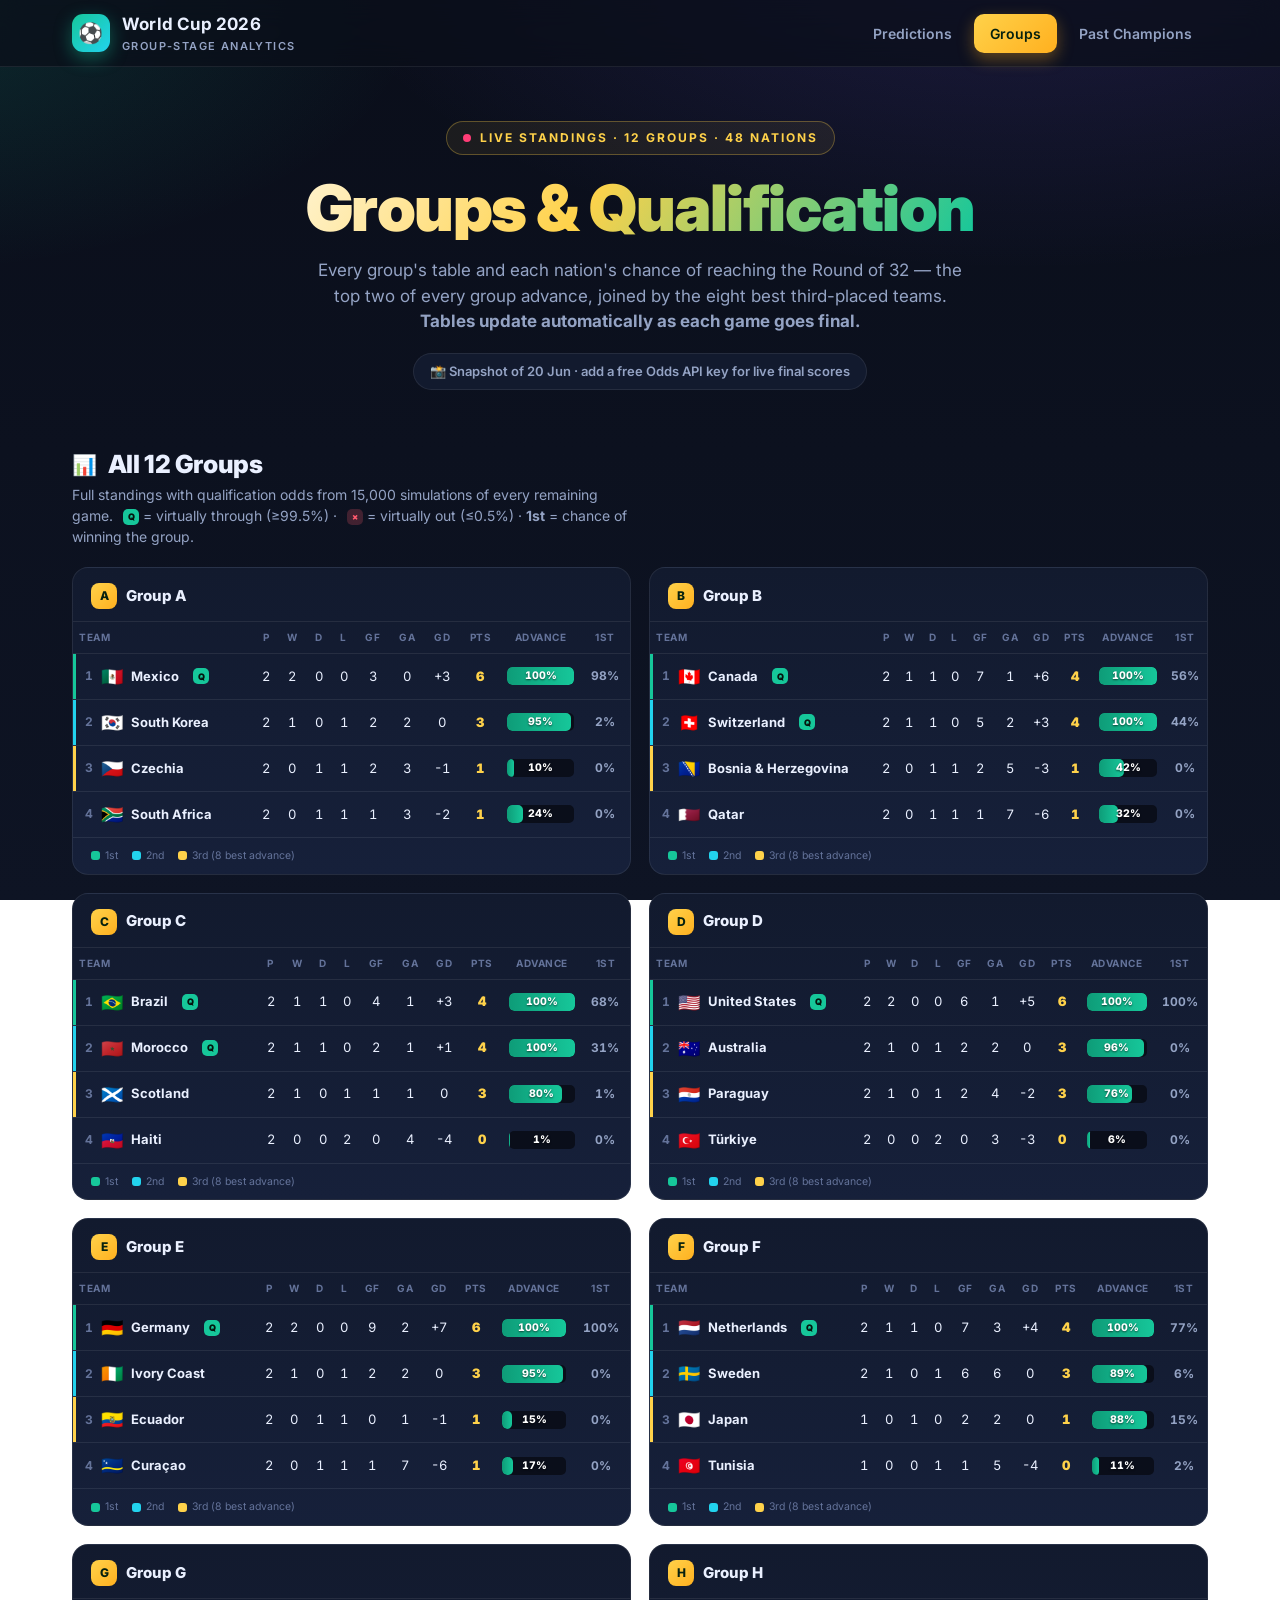
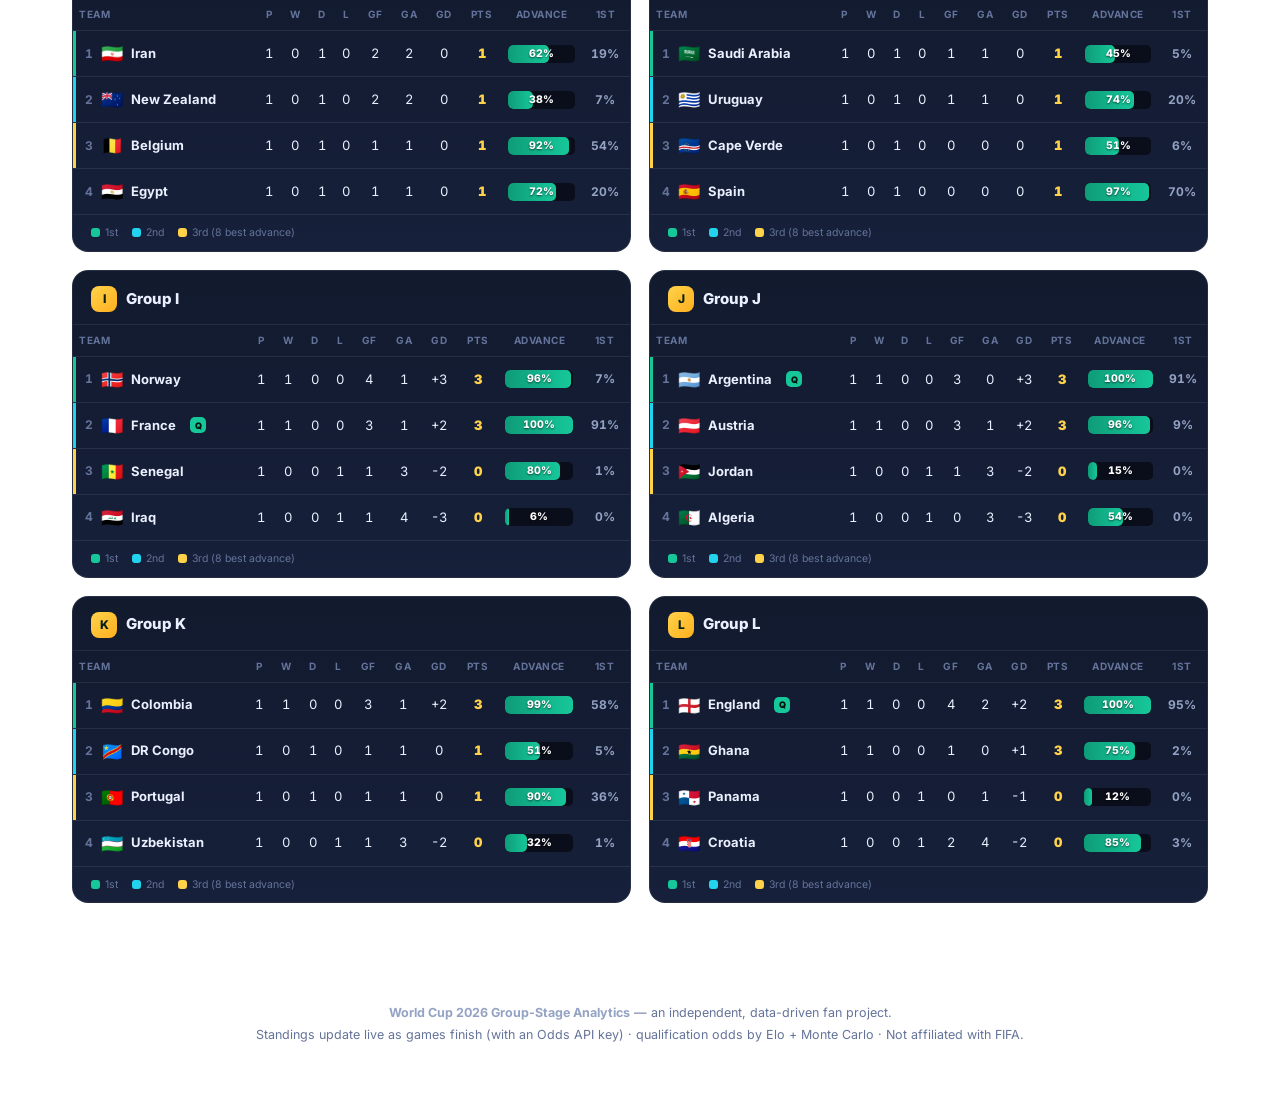
==== groups.html @ 3089bcd3 "Add dedicated Groups page + live-updating standings - New groups.html: full standings (P/W/D/L/GF/GA" ====
<!DOCTYPE html>
<html lang="en">
<head>
<meta charset="UTF-8">
<meta name="viewport" content="width=device-width, initial-scale=1.0">
<title>World Cup 2026 · Groups &amp; Standings</title>
<meta name="description" content="Live 2026 FIFA World Cup group standings and qualification probabilities — all 12 groups, updated as each game finishes.">
<link rel="preconnect" href="https://fonts.googleapis.com">
<link rel="preconnect" href="https://fonts.gstatic.com" crossorigin>
<link href="https://fonts.googleapis.com/css2?family=Inter:wght@400;600;700;800;900&display=swap" rel="stylesheet">
<link rel="icon" href="data:image/svg+xml,<svg xmlns='http://www.w3.org/2000/svg' viewBox='0 0 100 100'><text y='.9em' font-size='90'>🏆</text></svg>">
<link rel="stylesheet" href="css/styles.css?v=2">
</head>
<body>
<div class="pitch-pattern"></div>

<!-- NAV -->
<nav class="nav">
  <div class="wrap nav-inner">
    <a href="index.html" class="brand">
      <span class="crest">⚽</span>
      <div><b>World Cup 2026</b><span>Group-Stage Analytics</span></div>
    </a>
    <div class="nav-links">
      <a href="index.html">Predictions</a>
      <a href="groups.html" class="active">Groups</a>
      <a href="history.html"><span class="hide-sm">Past </span>Champions</a>
    </div>
  </div>
</nav>

<!-- HERO -->
<header class="hero">
  <div class="wrap">
    <div class="kicker"><span class="live-dot"></span> Live Standings · 12 Groups · 48 Nations</div>
    <h1>Groups &amp; Qualification</h1>
    <p class="sub">Every group's table and each nation's chance of reaching the Round of 32 — the top two of every group advance, joined by the eight best third-placed teams. <b>Tables update automatically as each game goes final.</b></p>
    <div class="host-row" id="groups-live" style="margin-top:18px"></div>
  </div>
</header>

<!-- GROUPS -->
<section>
  <div class="wrap">
    <div class="sec-head">
      <div>
        <h2><span class="tag">📊</span> All 12 Groups</h2>
        <p>Full standings with qualification odds from 15,000 simulations of every remaining game. <span class="qtag in" style="vertical-align:middle">Q</span> = virtually through (≥99.5%) · <span class="qtag out" style="vertical-align:middle">×</span> = virtually out (≤0.5%) · <b>1st</b> = chance of winning the group.</p>
      </div>
    </div>
    <div class="loading" id="groups-loading"><span class="spinner"></span> Simulating 15,000 tournaments…</div>
    <div class="groups-full" id="groups-full"></div>
  </div>
</section>

<footer>
  <div class="wrap">
    <p><b>World Cup 2026 Group-Stage Analytics</b> — an independent, data-driven fan project.<br>
    Standings update live as games finish (with an Odds API key) · qualification odds by Elo + Monte Carlo · Not affiliated with FIFA.</p>
  </div>
</footer>

<script src="js/data.js"></script>
<script src="js/model.js"></script>
<script src="js/config.js"></script>
<script src="js/odds-live.js"></script>
<script src="js/standings.js"></script>
<script src="js/groups-page.js"></script>
</body>
</html>
---- css/styles.css ----
/* =====================================================================
   2026 WORLD CUP ANALYTICS — STYLES
   ===================================================================== */
:root{
  --bg:#0a0e1a;
  --bg-2:#0e1424;
  --panel:#121a2e;
  --panel-2:#16203a;
  --line:rgba(255,255,255,.08);
  --line-strong:rgba(255,255,255,.16);
  --text:#eaf0ff;
  --muted:#94a3c4;
  --faint:#64739a;
  --gold:#ffd24a;
  --gold-2:#ffb01f;
  --green:#16c79a;
  --green-d:#0e9c78;
  --magenta:#ff3d77;
  --purple:#7b5cff;
  --cyan:#22d3ee;
  --red:#ff5a6e;
  --win:#16c79a;
  --draw:#f0b429;
  --loss:#5b6b95;
  --radius:16px;
  --shadow:0 18px 50px rgba(0,0,0,.45);
  --maxw:1180px;
  font-synthesis:none;
}

*{box-sizing:border-box;margin:0;padding:0}
html{scroll-behavior:smooth}
body{
  background:
    radial-gradient(1200px 600px at 80% -10%, rgba(123,92,255,.18), transparent 60%),
    radial-gradient(1000px 500px at -10% 0%, rgba(22,199,154,.16), transparent 55%),
    linear-gradient(180deg,var(--bg) 0%, var(--bg-2) 100%);
  background-attachment:fixed;
  color:var(--text);
  font-family:"Inter",-apple-system,BlinkMacSystemFont,"Segoe UI",Roboto,Helvetica,Arial,sans-serif;
  line-height:1.5;
  -webkit-font-smoothing:antialiased;
  min-height:100vh;
}
a{color:inherit;text-decoration:none}
.wrap{max-width:var(--maxw);margin:0 auto;padding:0 22px}

/* ---------- decorative pitch stripe pattern ---------- */
.pitch-pattern{
  position:fixed;inset:0;z-index:0;pointer-events:none;opacity:.5;
  background-image:repeating-linear-gradient(90deg,
    transparent 0 78px, rgba(255,255,255,.012) 78px 156px);
  mask-image:linear-gradient(180deg,transparent,black 30%,black 70%,transparent);
}

/* ---------- NAV ---------- */
.nav{
  position:sticky;top:0;z-index:50;
  backdrop-filter:blur(14px);
  background:rgba(10,14,26,.72);
  border-bottom:1px solid var(--line);
}
.nav-inner{display:flex;align-items:center;justify-content:space-between;height:66px}
.brand{display:flex;align-items:center;gap:12px;font-weight:800;letter-spacing:.2px}
.brand .crest{
  width:38px;height:38px;border-radius:11px;display:grid;place-items:center;font-size:20px;
  background:linear-gradient(135deg,var(--green),var(--cyan));
  box-shadow:0 6px 18px rgba(22,199,154,.4);
}
.brand b{font-size:17px}
.brand span{display:block;font-size:11px;color:var(--muted);font-weight:600;letter-spacing:1.4px;text-transform:uppercase}
.nav-links{display:flex;gap:6px;align-items:center}
.nav-links a{
  padding:9px 16px;border-radius:10px;font-size:14px;font-weight:600;color:var(--muted);
  transition:.18s;
}
.nav-links a:hover{color:var(--text);background:var(--panel)}
.nav-links a.active{color:#06210f;background:linear-gradient(135deg,var(--gold),var(--gold-2));box-shadow:0 6px 16px rgba(255,176,31,.35)}

/* ---------- HERO ---------- */
.hero{position:relative;z-index:1;padding:54px 0 26px;text-align:center}
.kicker{
  display:inline-flex;align-items:center;gap:9px;font-size:12px;font-weight:700;letter-spacing:2px;
  text-transform:uppercase;color:var(--gold);
  border:1px solid rgba(255,210,74,.3);background:rgba(255,210,74,.07);
  padding:7px 16px;border-radius:999px;margin-bottom:20px;
}
.live-dot{width:8px;height:8px;border-radius:50%;background:var(--magenta);box-shadow:0 0 0 0 rgba(255,61,119,.7);animation:pulse 1.8s infinite}
@keyframes pulse{0%{box-shadow:0 0 0 0 rgba(255,61,119,.55)}70%{box-shadow:0 0 0 10px rgba(255,61,119,0)}100%{box-shadow:0 0 0 0 rgba(255,61,119,0)}}
.hero h1{
  font-size:clamp(34px,6vw,64px);line-height:1.02;font-weight:900;letter-spacing:-1.5px;
  background:linear-gradient(120deg,#fff 10%,var(--gold) 45%,var(--green) 80%);
  -webkit-background-clip:text;background-clip:text;-webkit-text-fill-color:transparent;
}
.hero p.sub{max-width:660px;margin:18px auto 0;color:var(--muted);font-size:17px}
.host-row{display:flex;gap:18px;justify-content:center;margin-top:20px;flex-wrap:wrap;color:var(--faint);font-size:13px;font-weight:600}
.host-row span{display:inline-flex;gap:7px;align-items:center}

.stat-strip{
  display:grid;grid-template-columns:repeat(4,1fr);gap:14px;margin:34px 0 8px;
}
.stat{
  background:linear-gradient(180deg,var(--panel),var(--panel-2));
  border:1px solid var(--line);border-radius:var(--radius);padding:18px 16px;text-align:center;
}
.stat .num{font-size:30px;font-weight:900;color:var(--gold);line-height:1}
.stat .lbl{font-size:11.5px;color:var(--muted);text-transform:uppercase;letter-spacing:1px;margin-top:7px;font-weight:600}

/* ---------- SECTIONS ---------- */
section{position:relative;z-index:1;padding:30px 0}
.sec-head{display:flex;align-items:flex-end;justify-content:space-between;gap:16px;margin-bottom:20px;flex-wrap:wrap}
.sec-head h2{font-size:25px;font-weight:850;letter-spacing:-.4px;display:flex;align-items:center;gap:11px}
.sec-head h2 .tag{font-size:20px}
.sec-head p{color:var(--muted);font-size:14px;max-width:560px}
.pred-legend{display:flex;align-items:center;gap:9px;flex-wrap:wrap}
.pred-legend small{color:var(--faint);font-size:11.5px;font-weight:600;margin-right:8px}

/* ---------- results strip ---------- */
.results-scroll{display:flex;gap:12px;overflow-x:auto;padding-bottom:8px;scrollbar-width:thin}
.res-card{
  flex:0 0 auto;min-width:188px;background:var(--panel);border:1px solid var(--line);
  border-radius:13px;padding:13px 15px;
}
.res-card.today{border-color:rgba(255,61,119,.4);box-shadow:0 0 0 1px rgba(255,61,119,.15)}
.res-meta{display:flex;justify-content:space-between;font-size:10.5px;color:var(--faint);text-transform:uppercase;letter-spacing:.6px;font-weight:700;margin-bottom:9px}
.res-meta .grp{color:var(--gold)}
.res-line{display:flex;align-items:center;justify-content:space-between;font-size:14px;font-weight:600;gap:8px}
.res-line .nm{display:flex;align-items:center;gap:7px;min-width:0}
.res-line .nm span.fl{font-size:17px}
.res-line .nm em{font-style:normal;white-space:nowrap;overflow:hidden;text-overflow:ellipsis}
.res-line .sc{font-weight:900;font-variant-numeric:tabular-nums}
.res-line.win .sc{color:var(--green)}

/* ---------- date group + match cards ---------- */
.daygroup{margin-bottom:26px}
.dayhdr{display:flex;align-items:center;gap:14px;margin:0 0 16px}
.dayhdr .d-date{font-size:18px;font-weight:850;letter-spacing:-.3px}
.dayhdr .d-badge{
  font-size:11px;font-weight:800;letter-spacing:.8px;text-transform:uppercase;color:#06210f;
  background:linear-gradient(135deg,var(--gold),var(--gold-2));padding:4px 11px;border-radius:999px;
}
.dayhdr .d-line{flex:1;height:1px;background:var(--line)}
.dayhdr .d-count{font-size:12.5px;color:var(--faint);font-weight:600}

.match-grid{display:grid;grid-template-columns:repeat(auto-fill,minmax(345px,1fr));gap:16px}
.match{
  background:linear-gradient(180deg,var(--panel),var(--panel-2));
  border:1px solid var(--line);border-radius:var(--radius);padding:18px;
  transition:.2s;position:relative;overflow:hidden;
}
.match::before{content:"";position:absolute;inset:0 0 auto 0;height:3px;
  background:linear-gradient(90deg,var(--green),var(--cyan),var(--purple))}
.match:hover{transform:translateY(-3px);border-color:var(--line-strong);box-shadow:var(--shadow)}
.match-top{display:flex;justify-content:space-between;align-items:center;margin-bottom:14px}
.grp-pill{font-size:11px;font-weight:800;letter-spacing:.6px;color:var(--gold);
  background:rgba(255,210,74,.1);border:1px solid rgba(255,210,74,.25);padding:3px 9px;border-radius:7px}
.match-venue{font-size:11px;color:var(--faint);text-align:right;max-width:55%;line-height:1.3}

.teams{display:grid;grid-template-columns:1fr auto 1fr;align-items:center;gap:8px;margin-bottom:16px}
.team-side{display:flex;flex-direction:column;align-items:center;gap:6px;text-align:center}
.team-side .fl{font-size:34px;line-height:1}
.team-side .tn{font-size:13.5px;font-weight:700;line-height:1.15}
.team-side .pw{font-size:10.5px;color:var(--faint);font-weight:600}
.pscore{
  display:flex;flex-direction:column;align-items:center;gap:2px;
  padding:0 6px;
}
.pscore .ps-val{font-size:25px;font-weight:900;font-variant-numeric:tabular-nums;letter-spacing:1px}
.pscore .ps-lbl{font-size:8.5px;color:var(--faint);text-transform:uppercase;letter-spacing:.7px;font-weight:700}

/* probability bar */
.probbar{display:flex;height:30px;border-radius:9px;overflow:hidden;border:1px solid var(--line);margin-bottom:9px;background:var(--bg)}
.probbar .seg{display:flex;align-items:center;justify-content:center;font-size:11.5px;font-weight:800;color:#04140d;min-width:0;transition:.3s}
.probbar .seg.h{background:linear-gradient(135deg,var(--green),var(--green-d))}
.probbar .seg.d{background:linear-gradient(135deg,#f3c34a,#d99a1a);color:#2a1c00}
.probbar .seg.a{background:linear-gradient(135deg,#6f86c9,#4a5b95);color:#fff}
.probbar .seg span{padding:0 4px;white-space:nowrap;overflow:hidden}
.prob-key{display:flex;justify-content:space-between;font-size:11px;color:var(--muted);font-weight:600}
.prob-key b{color:var(--text)}
.verdict{margin-top:12px;padding-top:12px;border-top:1px solid var(--line);font-size:12.5px;color:var(--muted);display:flex;align-items:center;gap:8px}
.verdict .chip{font-weight:800;color:var(--text)}
.verdict .xg{margin-left:auto;color:var(--faint);font-size:11.5px;font-weight:600}

/* ---- alert badges ---- */
.match.flagged{border-color:rgba(255,176,31,.32)}
.alert{font-size:11px;font-weight:800;letter-spacing:.3px;padding:4px 10px;border-radius:999px;white-space:nowrap}
.alert.upset{color:#2a1c00;background:linear-gradient(135deg,#ffd24a,#ff9f1c)}
.alert.split{color:#fff;background:linear-gradient(135deg,var(--purple),var(--magenta))}
.venue-sub{font-size:11px;color:var(--faint);margin:-6px 0 12px;line-height:1.3}

/* ---- market cross-check ---- */
.market{margin-top:12px;padding-top:12px;border-top:1px dashed var(--line-strong)}
.market-top{display:flex;justify-content:space-between;align-items:center;font-size:11px;font-weight:800;
  text-transform:uppercase;letter-spacing:.6px;color:var(--cyan);margin-bottom:8px}
.market-top .book{color:var(--faint);font-weight:700;letter-spacing:.3px;text-transform:none}
.market-cells{display:grid;grid-template-columns:repeat(3,1fr);gap:8px}
.mcell{display:flex;flex-direction:column;align-items:center;gap:2px;background:var(--bg);
  border:1px solid var(--line);border-radius:9px;padding:8px 4px}
.mcell .mteam{font-size:11px;color:var(--muted);font-weight:600;white-space:nowrap;overflow:hidden;max-width:100%}
.mcell b{font-size:13px;font-variant-numeric:tabular-nums;color:var(--text)}
.mcell .mpc{font-size:11px;color:var(--cyan);font-weight:800}
.mlive{display:inline-flex;align-items:center;gap:5px;font-size:10.5px;font-weight:800;letter-spacing:.4px;
  color:#04140d;background:linear-gradient(135deg,var(--green),var(--cyan));padding:3px 9px;border-radius:999px;text-transform:none}
.odds-status{margin-top:4px;font-size:12px;color:var(--faint);font-weight:600;display:flex;align-items:center;gap:8px}
.odds-status .mlive{font-size:10.5px}

/* ---------- group standings tables ---------- */
.groups-grid{display:grid;grid-template-columns:repeat(auto-fill,minmax(360px,1fr));gap:18px}
.gcard{background:linear-gradient(180deg,var(--panel),var(--panel-2));border:1px solid var(--line);border-radius:var(--radius);overflow:hidden}
.gcard h3{font-size:15px;font-weight:800;padding:15px 18px 12px;display:flex;align-items:center;gap:9px;border-bottom:1px solid var(--line)}
.gcard h3 .gl{font-size:12px;font-weight:800;color:#06210f;background:linear-gradient(135deg,var(--gold),var(--gold-2));width:26px;height:26px;display:grid;place-items:center;border-radius:8px}
table.gt{width:100%;border-collapse:collapse;font-size:13px}
table.gt th{font-size:10px;text-transform:uppercase;letter-spacing:.5px;color:var(--faint);font-weight:700;padding:8px 6px;text-align:center}
table.gt th.l,table.gt td.l{text-align:left}
table.gt td{padding:9px 6px;text-align:center;border-top:1px solid var(--line);font-variant-numeric:tabular-nums}
table.gt tr.q1 td:first-child{box-shadow:inset 3px 0 0 var(--green)}
table.gt tr.q2 td:first-child{box-shadow:inset 3px 0 0 var(--cyan)}
table.gt tr.q3 td:first-child{box-shadow:inset 3px 0 0 var(--gold)}
.tcell{display:flex;align-items:center;gap:8px;font-weight:700}
.tcell .fl{font-size:18px}
.tcell .pos{color:var(--faint);font-weight:700;width:14px;text-align:right;font-size:12px}
td.pts{font-weight:900;color:var(--gold)}
td.adv{font-weight:800}
.adv-bar{position:relative;height:18px;border-radius:5px;background:var(--bg);overflow:hidden;min-width:46px}
.adv-bar i{position:absolute;inset:0 auto 0 0;background:linear-gradient(90deg,var(--green-d),var(--green));border-radius:5px}
.adv-bar b{position:absolute;inset:0;display:grid;place-items:center;font-size:10.5px;font-weight:800;font-style:normal;color:#fff;text-shadow:0 1px 2px rgba(0,0,0,.6)}
/* ---- dedicated Groups page: fuller tables ---- */
.groups-full{display:grid;grid-template-columns:repeat(auto-fill,minmax(540px,1fr));gap:18px}
.gt-scroll{overflow-x:auto;scrollbar-width:thin}
table.gt-full{min-width:500px}
table.gt-full td.wg{color:var(--muted);font-weight:700;font-size:12px}
.tcell .tnm{white-space:nowrap}
.qtag{font-size:9px;font-weight:900;width:16px;height:16px;display:inline-grid;place-items:center;border-radius:5px;margin-left:6px;flex:0 0 auto}
.qtag.in{background:var(--green);color:#04140d}
.qtag.out{background:rgba(255,90,110,.22);color:var(--red)}
#groups-live span{display:inline-flex;align-items:center;gap:8px;background:var(--panel);border:1px solid var(--line);
  padding:8px 16px;border-radius:999px;font-size:13px;font-weight:600;color:var(--muted)}
@media(max-width:600px){ .groups-full{grid-template-columns:1fr} }

.gfoot{display:flex;gap:14px;padding:10px 18px;font-size:10.5px;color:var(--faint);border-top:1px solid var(--line);flex-wrap:wrap}
.gfoot span{display:flex;align-items:center;gap:5px}
.gfoot i{width:9px;height:9px;border-radius:3px;display:inline-block}

/* ---------- methodology ---------- */
.method{background:linear-gradient(135deg,rgba(123,92,255,.08),rgba(22,199,154,.06));
  border:1px solid var(--line);border-radius:var(--radius);padding:24px}
.method h3{font-size:16px;margin-bottom:14px;display:flex;align-items:center;gap:9px}
.method-grid{display:grid;grid-template-columns:repeat(auto-fit,minmax(220px,1fr));gap:16px}
.method-grid .m{padding:14px;background:rgba(255,255,255,.02);border:1px solid var(--line);border-radius:12px}
.method-grid .m .n{width:30px;height:30px;border-radius:9px;display:grid;place-items:center;font-weight:900;
  background:linear-gradient(135deg,var(--green),var(--cyan));color:#04140d;margin-bottom:10px}
.method-grid .m h4{font-size:13.5px;margin-bottom:5px}
.method-grid .m p{font-size:12.5px;color:var(--muted);line-height:1.5}

/* ---------- WINNERS / HISTORY page ---------- */
.legend-grid{display:grid;grid-template-columns:repeat(auto-fill,minmax(150px,1fr));gap:14px;margin-bottom:8px}
.legend{background:linear-gradient(180deg,var(--panel),var(--panel-2));border:1px solid var(--line);
  border-radius:var(--radius);padding:18px;text-align:center;position:relative;overflow:hidden}
.legend::after{content:"";position:absolute;top:-30px;right:-30px;width:90px;height:90px;border-radius:50%;
  background:radial-gradient(circle,rgba(255,210,74,.18),transparent 70%)}
.legend .lf{font-size:40px;line-height:1}
.legend .lt{font-weight:800;font-size:15px;margin-top:6px}
.legend .lc{font-size:12px;color:var(--muted);margin-top:3px}
.legend .stars{color:var(--gold);font-size:13px;margin-top:7px;letter-spacing:2px}

.timeline{position:relative;margin-top:10px;padding-left:8px}
.tl-row{display:grid;grid-template-columns:96px 1fr;gap:18px;align-items:stretch;padding:7px 0}
.tl-year{display:flex;flex-direction:column;align-items:flex-end;justify-content:center;
  font-weight:900;font-size:22px;color:var(--gold);position:relative}
.tl-year small{font-size:10.5px;color:var(--faint);font-weight:600;letter-spacing:.3px}
.tl-card{background:linear-gradient(180deg,var(--panel),var(--panel-2));border:1px solid var(--line);
  border-radius:14px;padding:14px 18px;display:flex;align-items:center;gap:16px;flex-wrap:wrap;position:relative}
.tl-card::before{content:"";position:absolute;left:-18px;top:50%;width:18px;height:2px;background:var(--line)}
.tl-win{display:flex;align-items:center;gap:11px;min-width:200px}
.tl-win .tf{font-size:32px}
.tl-win .wt{font-weight:850;font-size:16px}
.tl-win .wt small{display:block;font-size:11px;color:var(--gold);font-weight:700;letter-spacing:.4px}
.tl-vs{font-size:12px;color:var(--faint);font-weight:700;text-transform:uppercase;letter-spacing:1px}
.tl-run{display:flex;align-items:center;gap:9px;color:var(--muted);font-size:13.5px;font-weight:600}
.tl-run .rf{font-size:22px;filter:grayscale(.3) opacity(.9)}
.tl-score{margin-left:auto;font-weight:900;font-size:15px;font-variant-numeric:tabular-nums;
  background:var(--bg);border:1px solid var(--line);padding:6px 13px;border-radius:9px;white-space:nowrap}
.tl-host{font-size:11.5px;color:var(--faint);font-weight:600;width:100%;margin-top:2px}

.note{font-size:12px;color:var(--faint);margin-top:18px;line-height:1.6}
.note b{color:var(--muted)}

/* ---------- footer ---------- */
footer{position:relative;z-index:1;border-top:1px solid var(--line);margin-top:40px;padding:28px 0 50px;
  color:var(--faint);font-size:12.5px;text-align:center;line-height:1.7}
footer b{color:var(--muted)}

/* ---------- loading ---------- */
.loading{display:flex;align-items:center;gap:12px;justify-content:center;color:var(--muted);padding:40px;font-weight:600}
.spinner{width:22px;height:22px;border:3px solid var(--line-strong);border-top-color:var(--gold);border-radius:50%;animation:spin .8s linear infinite}
@keyframes spin{to{transform:rotate(360deg)}}

/* ---------- responsive ---------- */
@media(max-width:760px){
  .wrap{padding:0 16px}
  .stat-strip{grid-template-columns:repeat(2,1fr)}
  .brand span{display:none}
  .brand b{font-size:15px;white-space:nowrap}
  .brand .crest{width:34px;height:34px;font-size:18px}
  .nav-inner{height:60px;gap:8px}
  .nav-links{gap:2px}
  .nav-links a{padding:8px 10px;font-size:12.5px;white-space:nowrap}
  .sec-head h2{font-size:22px}
  .match-grid{grid-template-columns:1fr}
  .tl-row{grid-template-columns:54px 1fr;gap:12px}
  .tl-year{font-size:18px;align-items:flex-start;text-align:left}
  .tl-year small{text-align:left}
}

/* phones */
@media(max-width:440px){
  body{overflow-x:hidden}
  .hide-sm{display:none}
  .brand div{display:none}            /* crest-only home button on phones */
  .brand .crest{width:32px;height:32px;font-size:18px}
  .nav-links{gap:3px}
  .nav-links a{padding:7px 11px;font-size:12.5px}
  .hero{padding:38px 0 18px}
  .kicker{font-size:11px;letter-spacing:1.4px;padding:6px 13px}
  .host-row{gap:12px;font-size:12px}
  .stat .num{font-size:26px}
  /* predictions legend stacks */
  .pred-legend{flex-direction:column;align-items:flex-start;gap:7px}
  .pred-legend small{margin-right:0}
  /* match cards a touch tighter */
  .match{padding:15px}
  .team-side .fl{font-size:30px}
  .team-side .tn{font-size:12.5px}
  .pscore .ps-val{font-size:22px}
  .market-cells{gap:6px}
  .mcell{padding:7px 2px}
  .mcell b{font-size:12px}
  /* group tables: compact so all 6 columns fit */
  table.gt th,table.gt td{padding:8px 4px;font-size:12px}
  table.gt th{font-size:9px}
  .tcell{gap:6px;font-size:12px}
  .tcell .fl{font-size:15px}
  .tcell .pos{width:10px;font-size:11px}
  .adv-bar{min-width:40px}
  .gcard h3{font-size:14px;padding:13px 14px 10px}
  .gfoot{padding:9px 14px;gap:10px;font-size:10px}
  /* timeline: stack the card vertically for readability */
  .tl-card{flex-direction:column;align-items:flex-start;gap:9px;padding:13px 15px}
  .tl-card::before{display:none}
  .tl-win{min-width:0}
  .tl-vs{display:none}
  .tl-score{margin-left:0;align-self:flex-start}
  .legend-grid{grid-template-columns:repeat(2,1fr)}
}
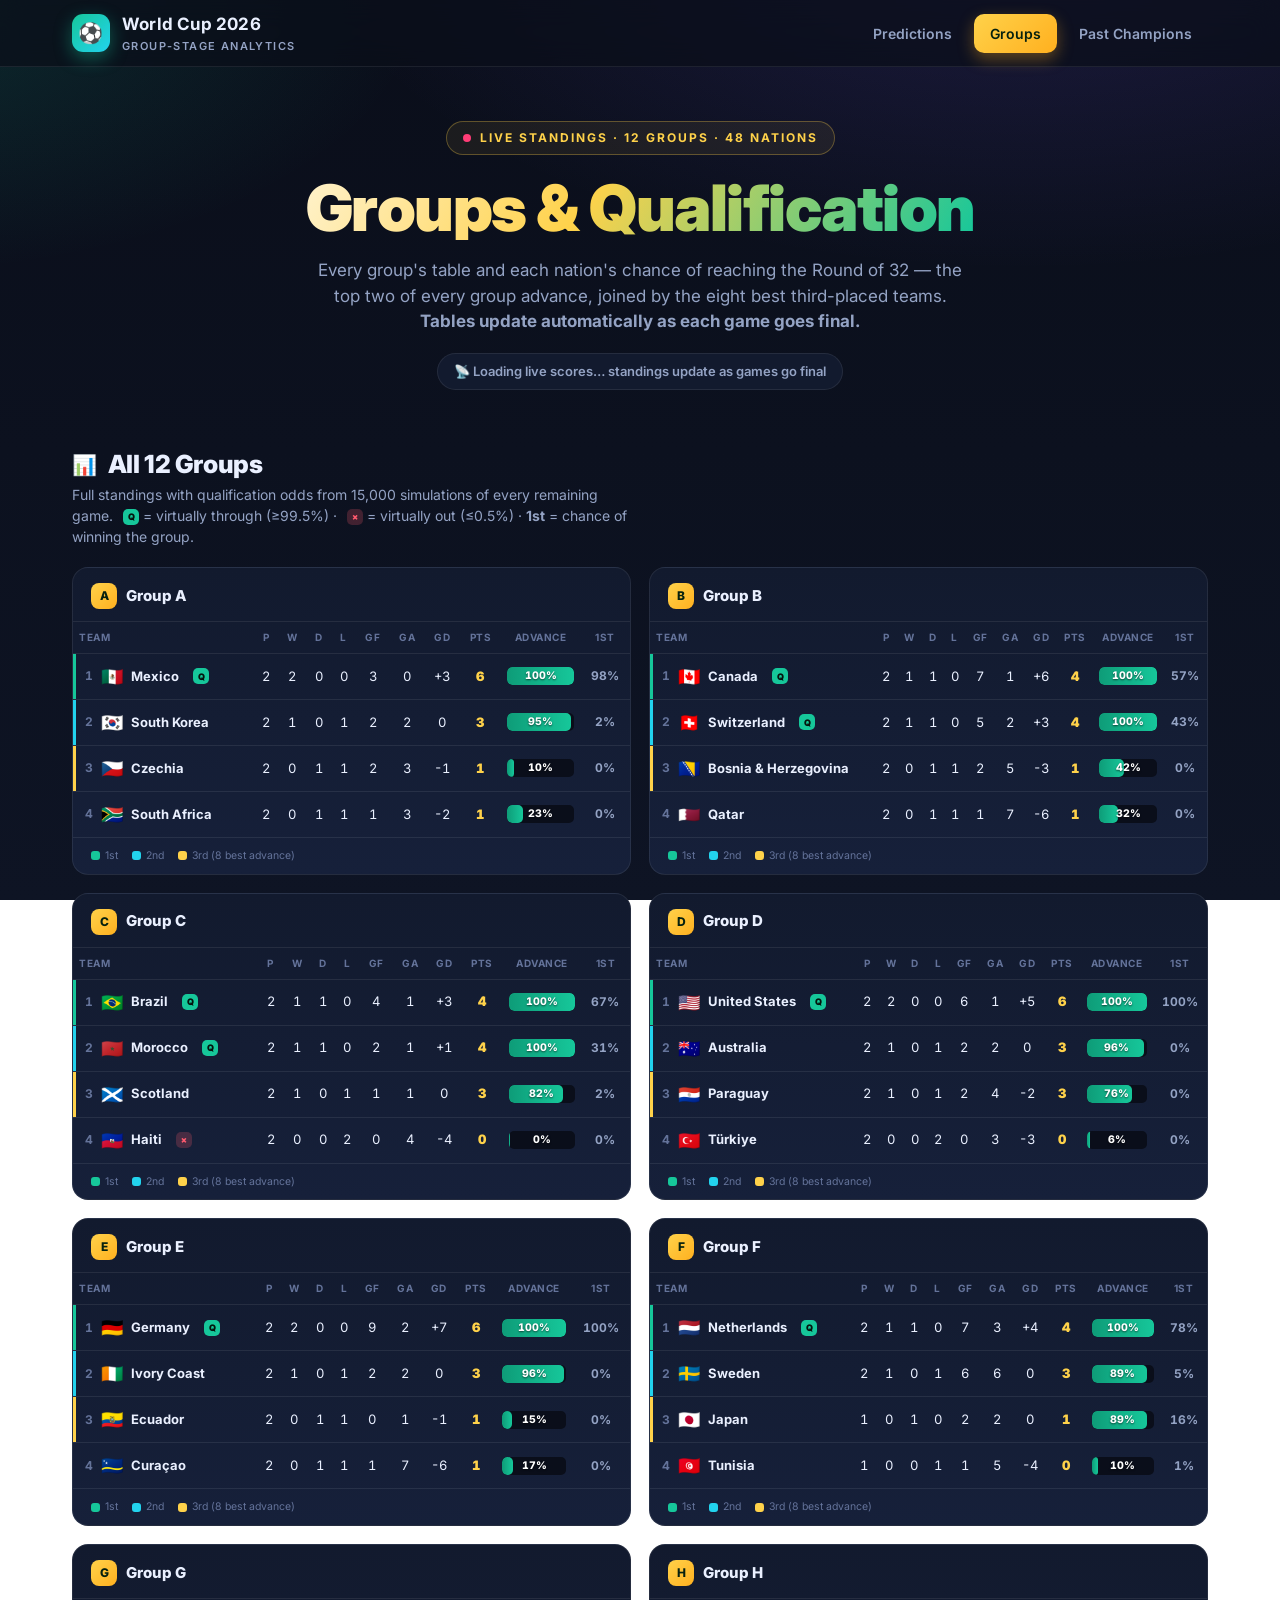
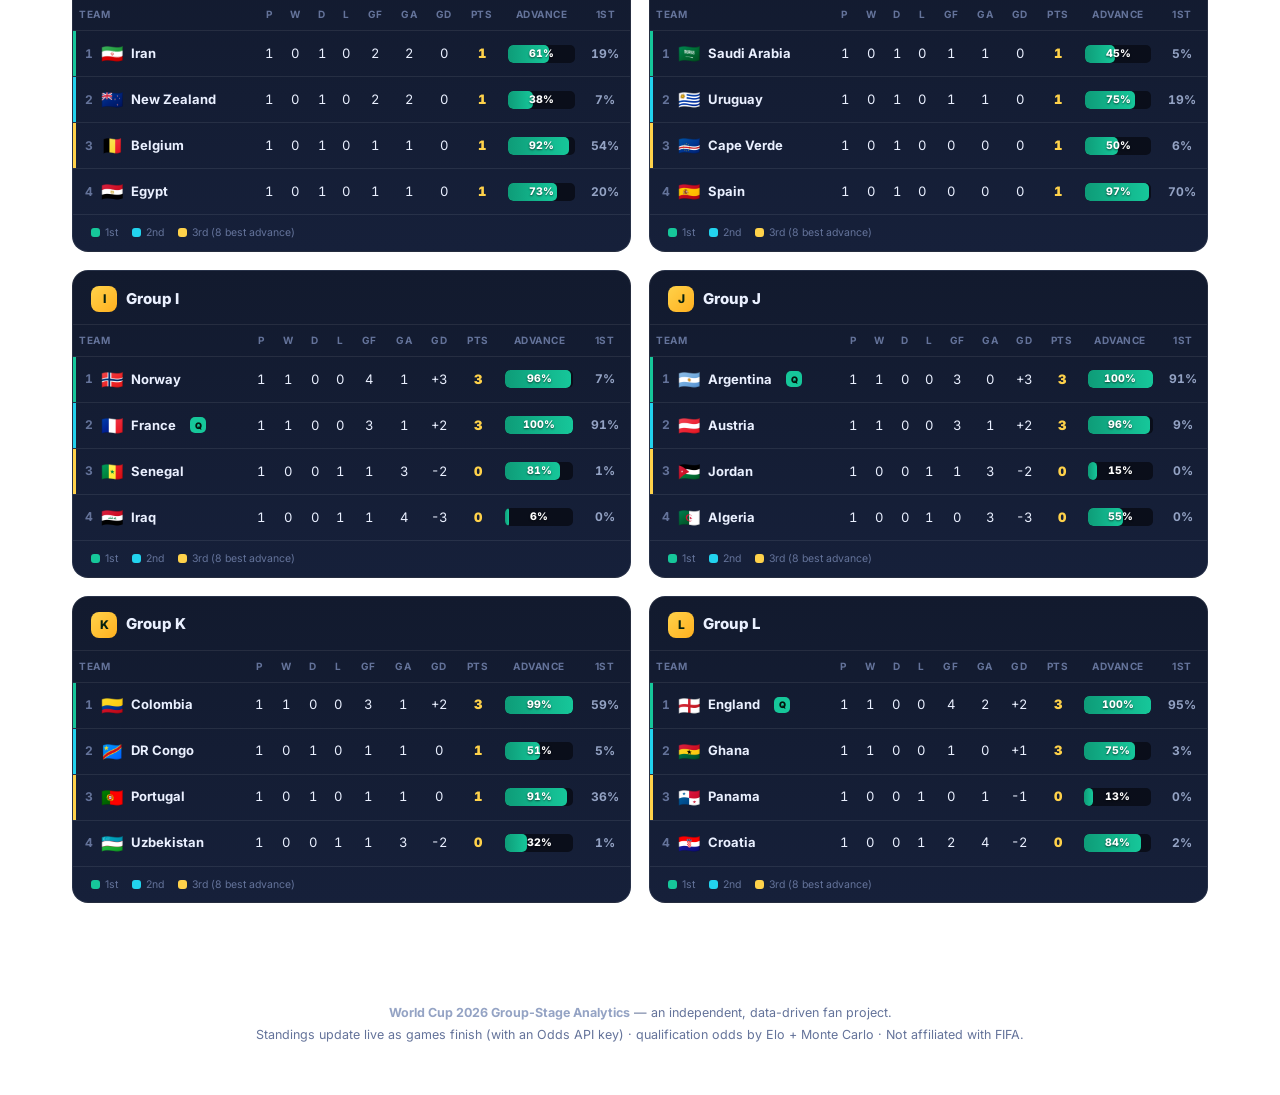
==== commit aad25275: "Add live in-play scores, match minute + auto-updating standings (ESPN, no key) - js/espn-live.js: pu" ====
--- a/groups.html
+++ b/groups.html
@@ -9,7 +9,7 @@
 <link rel="preconnect" href="https://fonts.gstatic.com" crossorigin>
 <link href="https://fonts.googleapis.com/css2?family=Inter:wght@400;600;700;800;900&display=swap" rel="stylesheet">
 <link rel="icon" href="data:image/svg+xml,<svg xmlns='http://www.w3.org/2000/svg' viewBox='0 0 100 100'><text y='.9em' font-size='90'>🏆</text></svg>">
-<link rel="stylesheet" href="css/styles.css?v=2">
+<link rel="stylesheet" href="css/styles.css?v=3">
 </head>
 <body>
 <div class="pitch-pattern"></div>
@@ -64,6 +64,7 @@
 <script src="js/model.js"></script>
 <script src="js/config.js"></script>
 <script src="js/odds-live.js"></script>
+<script src="js/espn-live.js"></script>
 <script src="js/standings.js"></script>
 <script src="js/groups-page.js"></script>
 </body>
--- a/css/styles.css
+++ b/css/styles.css
@@ -199,6 +199,16 @@
 .mcell .mteam{font-size:11px;color:var(--muted);font-weight:600;white-space:nowrap;overflow:hidden;max-width:100%}
 .mcell b{font-size:13px;font-variant-numeric:tabular-nums;color:var(--text)}
 .mcell .mpc{font-size:11px;color:var(--cyan);font-weight:800}
+
+/* ---- live (in-play) match cards ---- */
+.match.live{border-color:rgba(255,61,119,.5);box-shadow:0 10px 30px rgba(255,61,119,.12)}
+.match.live::before{background:linear-gradient(90deg,var(--magenta),var(--red),var(--gold))}
+.live-chip{display:inline-flex;align-items:center;gap:7px;font-size:11.5px;font-weight:800;letter-spacing:.4px;
+  color:#fff;background:linear-gradient(135deg,var(--magenta),var(--red));padding:4px 11px;border-radius:999px;white-space:nowrap}
+.lpulse{width:8px;height:8px;border-radius:50%;background:#fff;box-shadow:0 0 0 0 rgba(255,255,255,.7);animation:pulse 1.3s infinite}
+.match.live .ps-val{color:#fff;font-size:30px}
+.match.live .ps-val .dash{opacity:.45;margin:0 3px;font-weight:700}
+.match.live .ps-lbl{color:var(--magenta);font-weight:700}
 .mlive{display:inline-flex;align-items:center;gap:5px;font-size:10.5px;font-weight:800;letter-spacing:.4px;
   color:#04140d;background:linear-gradient(135deg,var(--green),var(--cyan));padding:3px 9px;border-radius:999px;text-transform:none}
 .odds-status{margin-top:4px;font-size:12px;color:var(--faint);font-weight:600;display:flex;align-items:center;gap:8px}
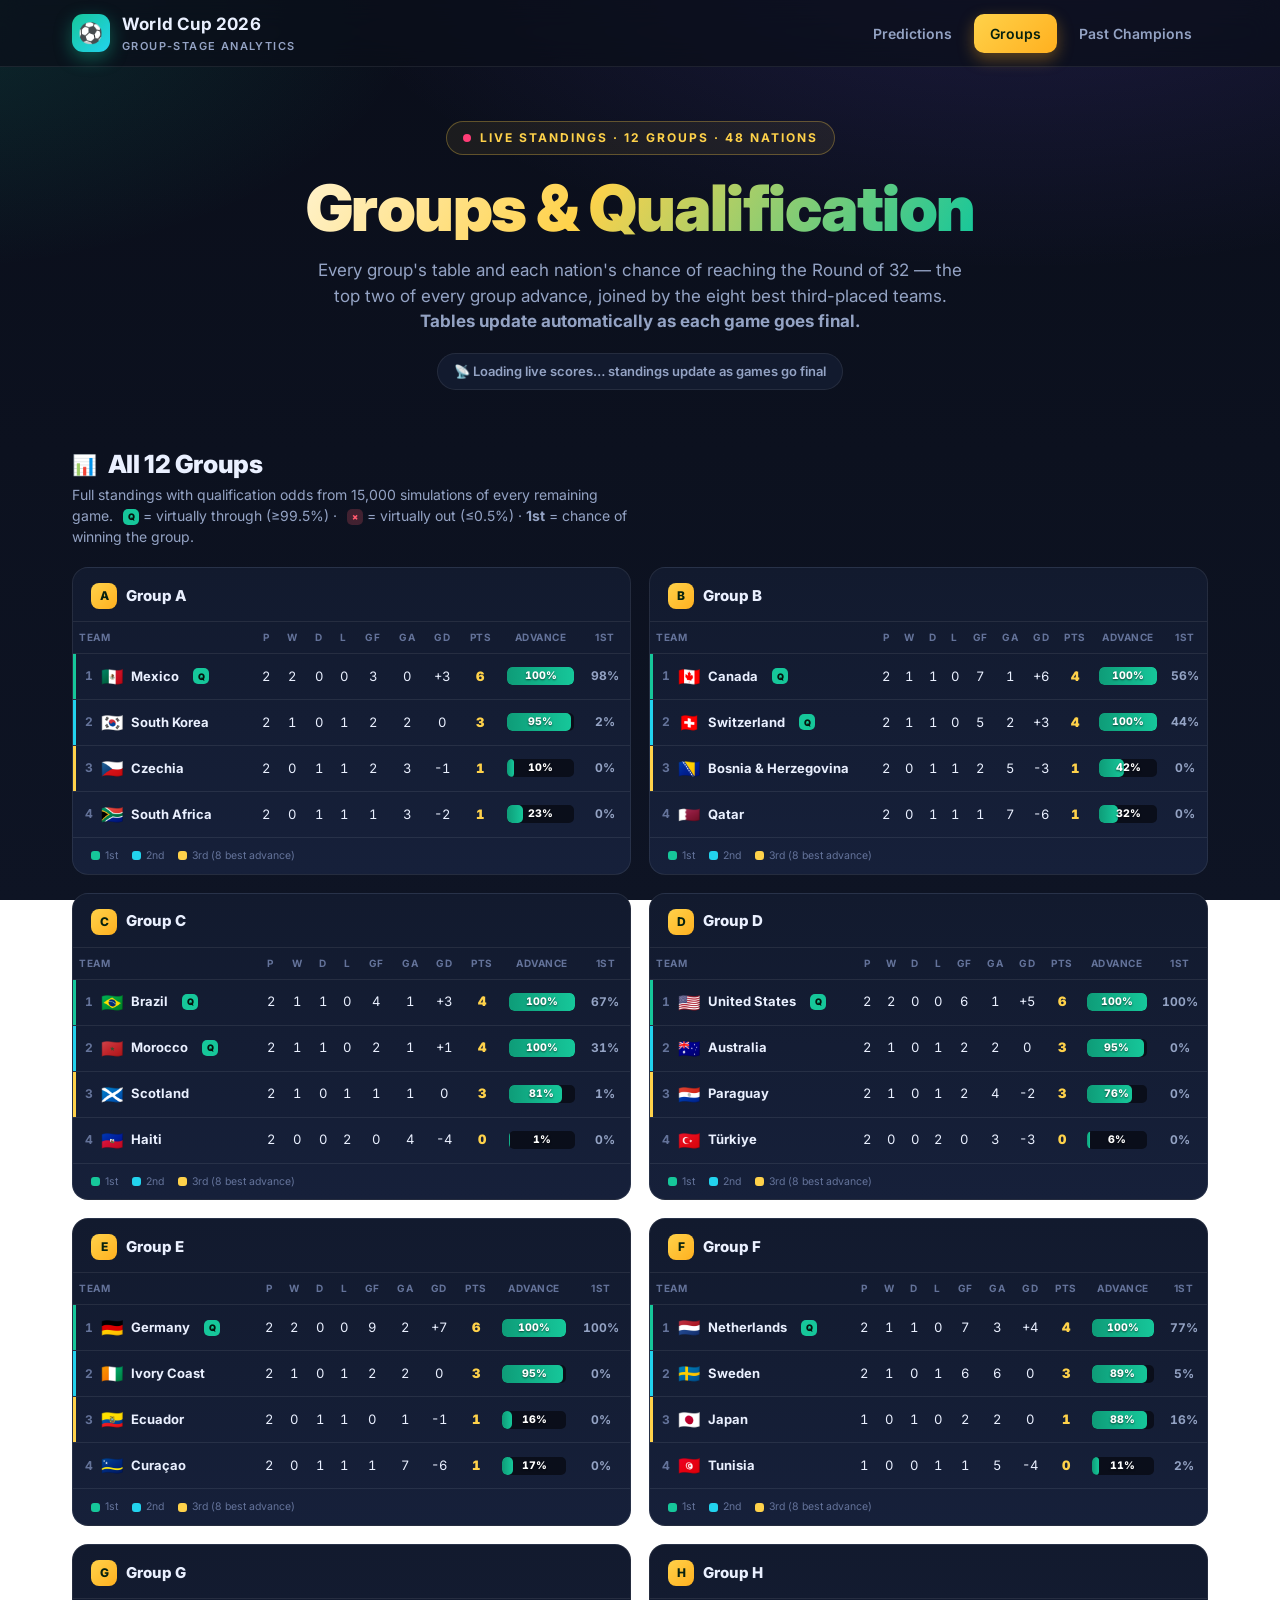
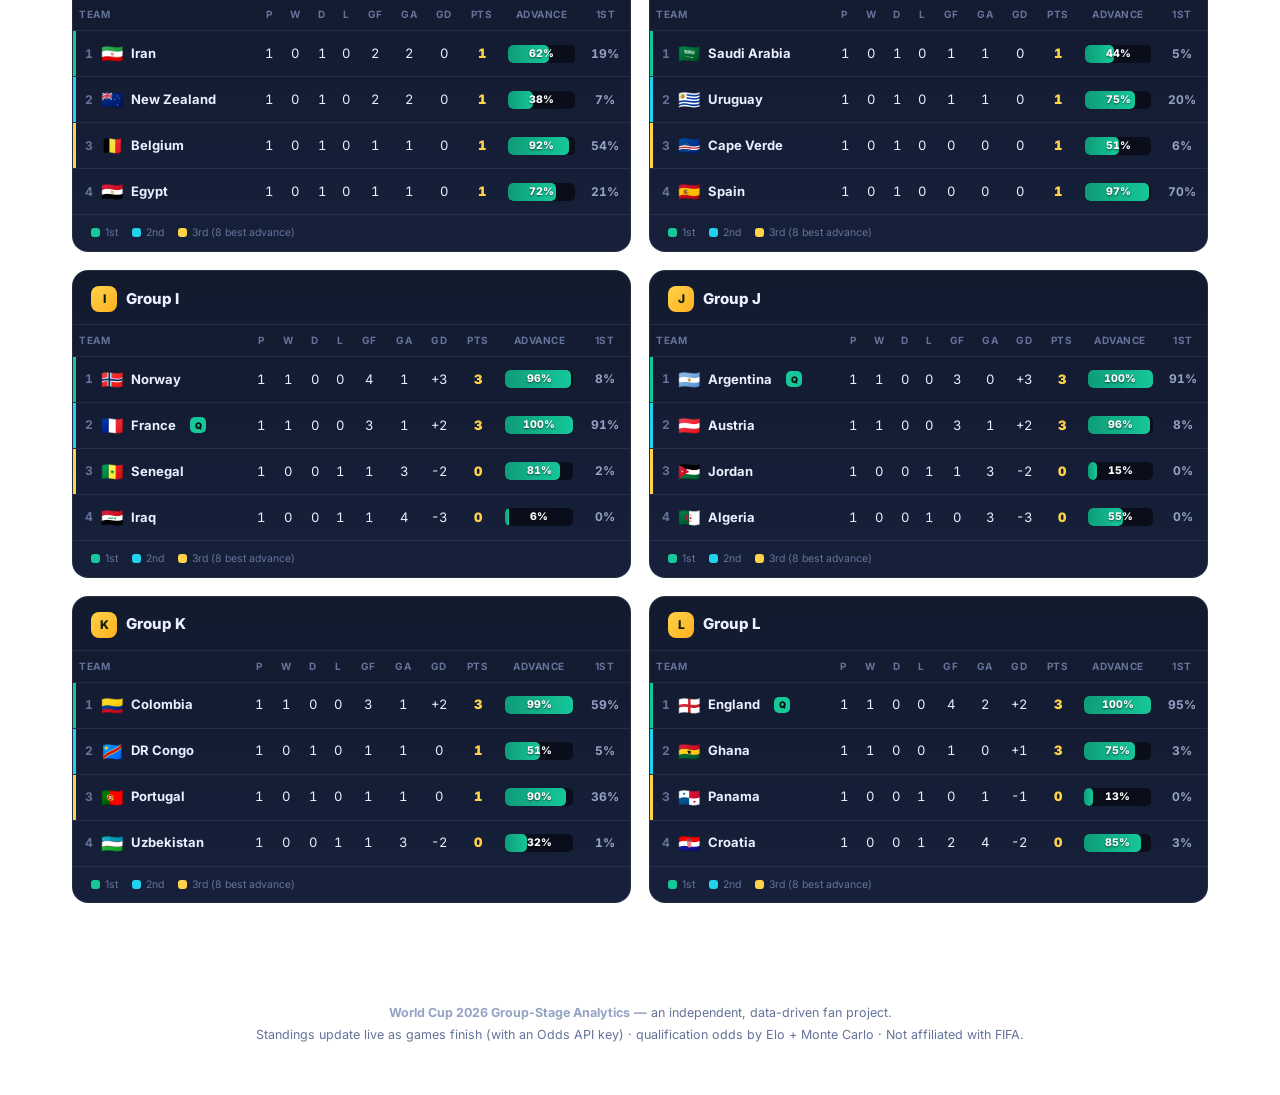
==== commit 45c7a34d: "Add live win-probability timeline chart for in-play games - espn-live.js: loadLiveTimelines() pulls " ====
--- a/groups.html
+++ b/groups.html
@@ -9,7 +9,7 @@
 <link rel="preconnect" href="https://fonts.gstatic.com" crossorigin>
 <link href="https://fonts.googleapis.com/css2?family=Inter:wght@400;600;700;800;900&display=swap" rel="stylesheet">
 <link rel="icon" href="data:image/svg+xml,<svg xmlns='http://www.w3.org/2000/svg' viewBox='0 0 100 100'><text y='.9em' font-size='90'>🏆</text></svg>">
-<link rel="stylesheet" href="css/styles.css?v=3">
+<link rel="stylesheet" href="css/styles.css?v=4">
 </head>
 <body>
 <div class="pitch-pattern"></div>
--- a/css/styles.css
+++ b/css/styles.css
@@ -209,6 +209,14 @@
 .match.live .ps-val{color:#fff;font-size:30px}
 .match.live .ps-val .dash{opacity:.45;margin:0 3px;font-weight:700}
 .match.live .ps-lbl{color:var(--magenta);font-weight:700}
+
+/* win-probability timeline chart */
+.wpchart{margin-top:12px;padding-top:12px;border-top:1px solid var(--line)}
+.wpc-head{display:flex;justify-content:space-between;align-items:center;font-size:11px;font-weight:800;
+  letter-spacing:.4px;text-transform:uppercase;color:var(--muted);margin-bottom:7px}
+.wpc-head .wpc-now{color:var(--gold);letter-spacing:.2px}
+.wpc-svg{display:block;width:100%;height:64px;border-radius:8px;border:1px solid var(--line);background:var(--bg)}
+.wpc-axis{display:flex;justify-content:space-between;font-size:10px;color:var(--faint);font-weight:600;margin-top:4px}
 .mlive{display:inline-flex;align-items:center;gap:5px;font-size:10.5px;font-weight:800;letter-spacing:.4px;
   color:#04140d;background:linear-gradient(135deg,var(--green),var(--cyan));padding:3px 9px;border-radius:999px;text-transform:none}
 .odds-status{margin-top:4px;font-size:12px;color:var(--faint);font-weight:600;display:flex;align-items:center;gap:8px}
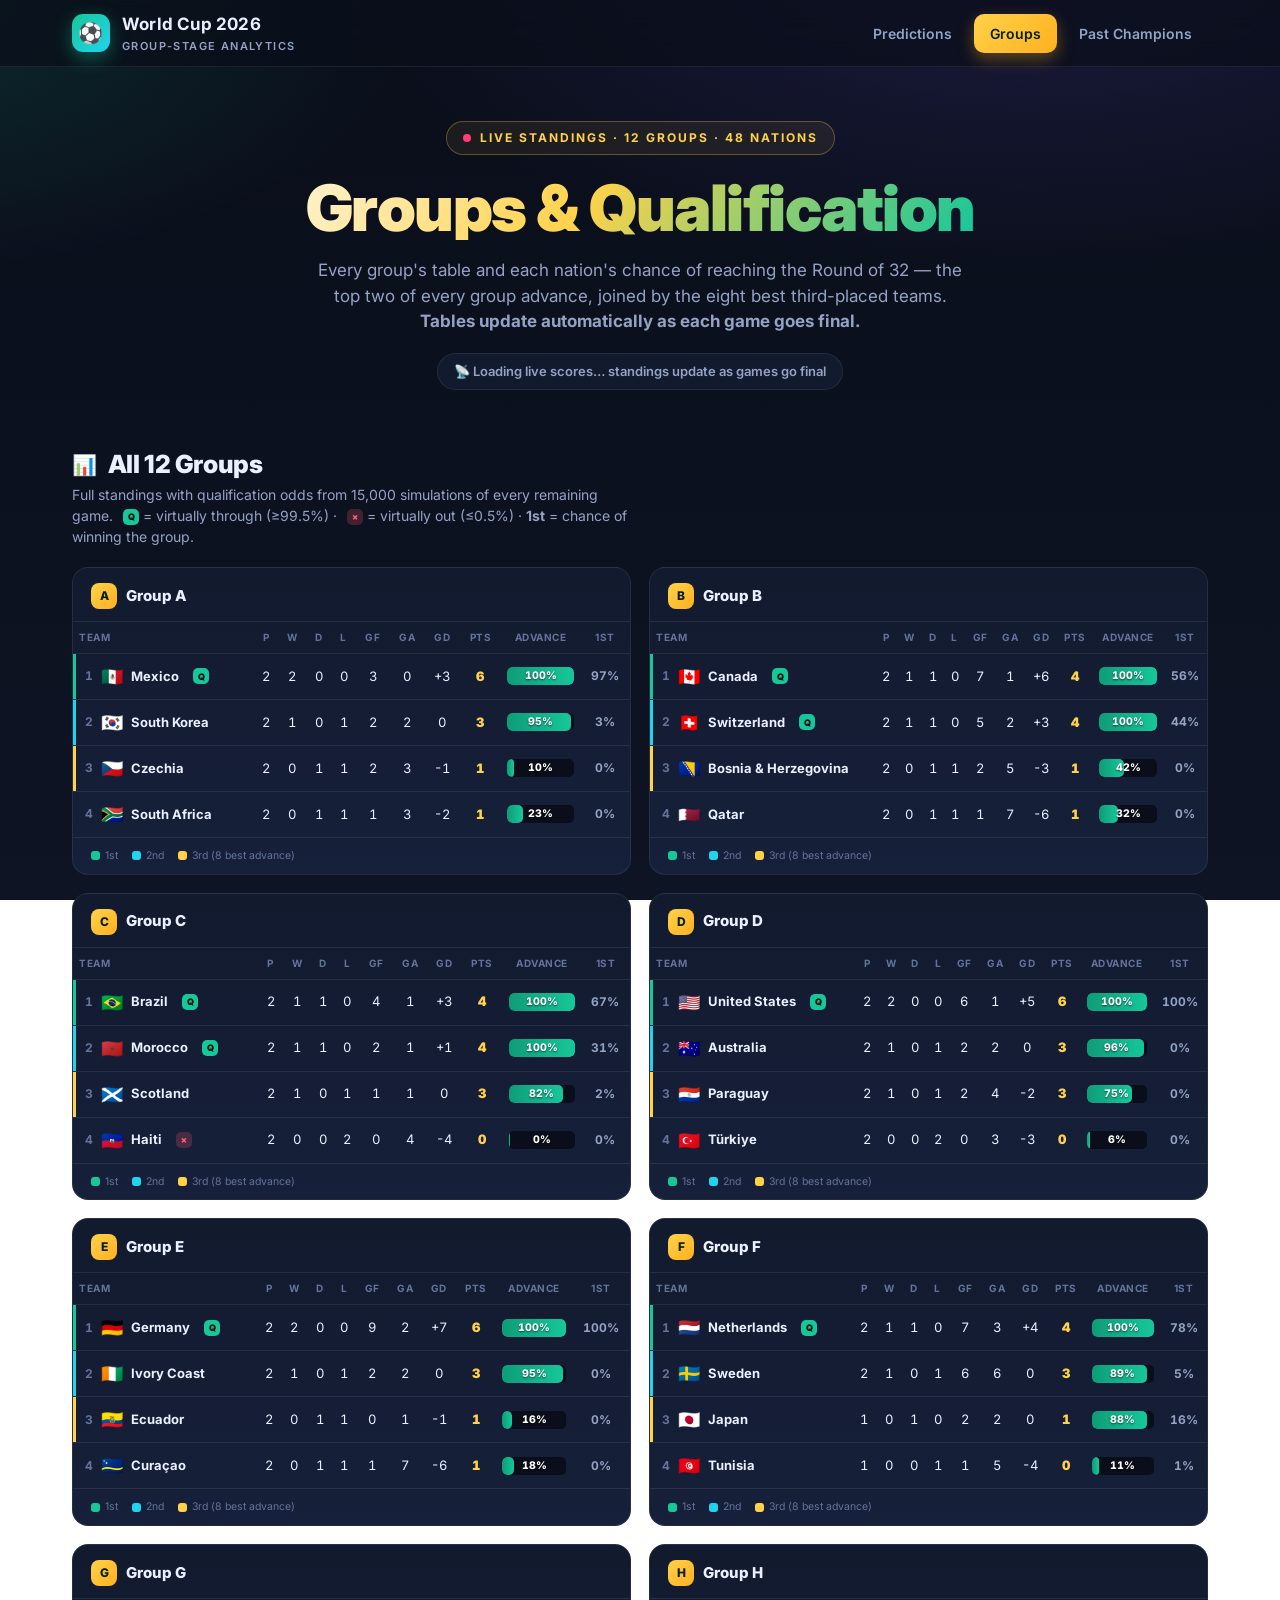
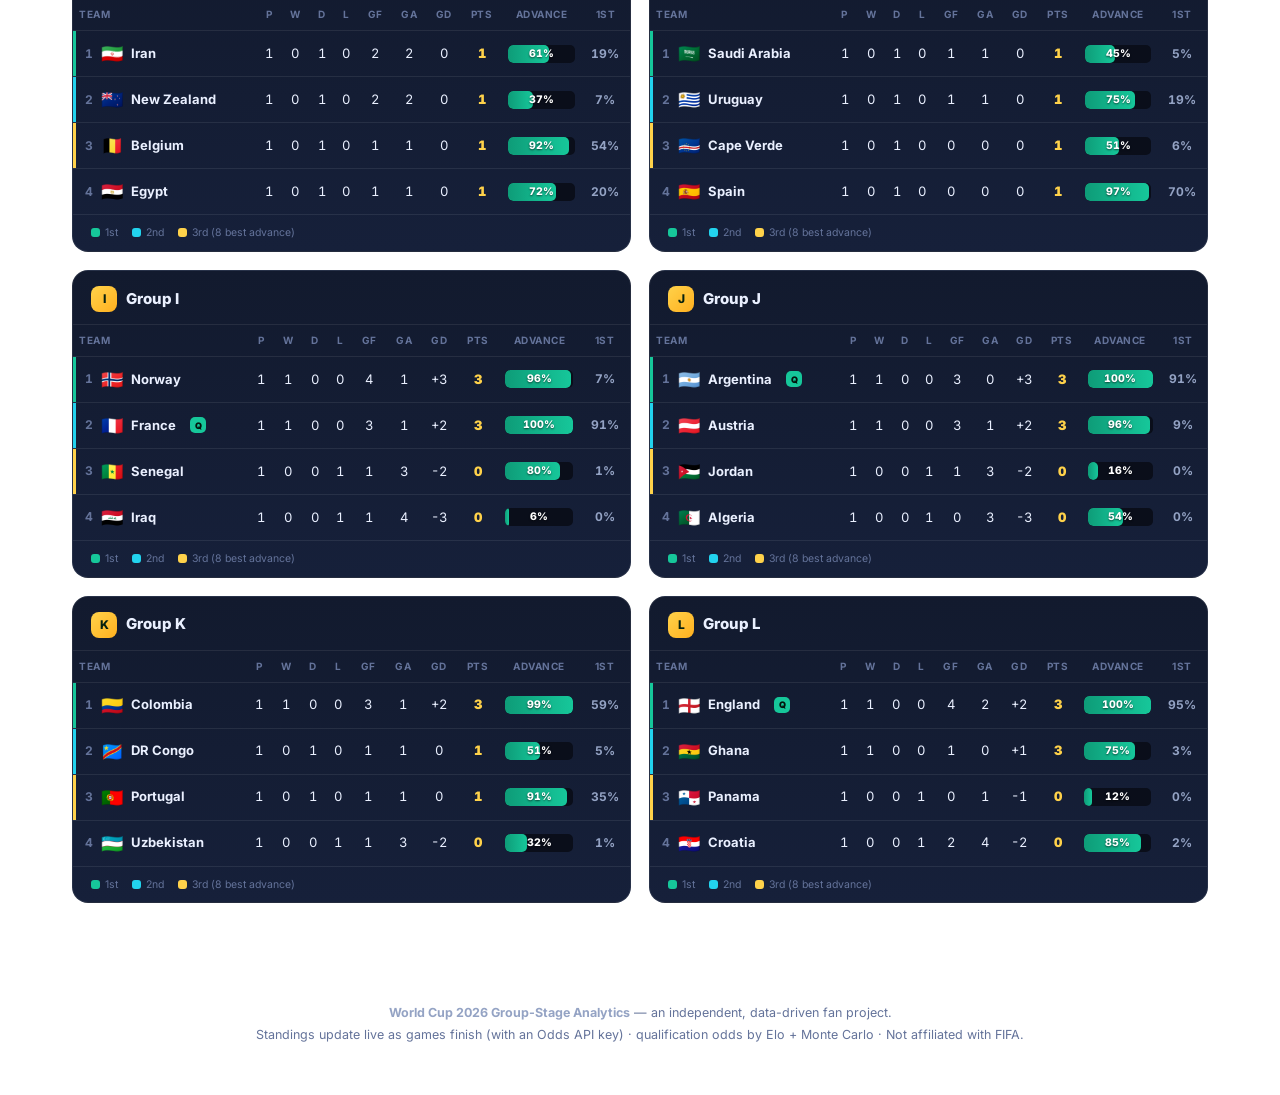
==== commit 93645755: "Make live betting market robust to partial/intermittent ESPN feed - Accept the live-odds line when >" ====
--- a/groups.html
+++ b/groups.html
@@ -9,7 +9,7 @@
 <link rel="preconnect" href="https://fonts.gstatic.com" crossorigin>
 <link href="https://fonts.googleapis.com/css2?family=Inter:wght@400;600;700;800;900&display=swap" rel="stylesheet">
 <link rel="icon" href="data:image/svg+xml,<svg xmlns='http://www.w3.org/2000/svg' viewBox='0 0 100 100'><text y='.9em' font-size='90'>🏆</text></svg>">
-<link rel="stylesheet" href="css/styles.css?v=4">
+<link rel="stylesheet" href="css/styles.css?v=5">
 </head>
 <body>
 <div class="pitch-pattern"></div>
@@ -60,12 +60,12 @@
   </div>
 </footer>
 
-<script src="js/data.js"></script>
-<script src="js/model.js"></script>
-<script src="js/config.js"></script>
-<script src="js/odds-live.js"></script>
-<script src="js/espn-live.js"></script>
-<script src="js/standings.js"></script>
-<script src="js/groups-page.js"></script>
+<script src="js/data.js?v=5"></script>
+<script src="js/model.js?v=5"></script>
+<script src="js/config.js?v=5"></script>
+<script src="js/odds-live.js?v=5"></script>
+<script src="js/espn-live.js?v=5"></script>
+<script src="js/standings.js?v=5"></script>
+<script src="js/groups-page.js?v=5"></script>
 </body>
 </html>
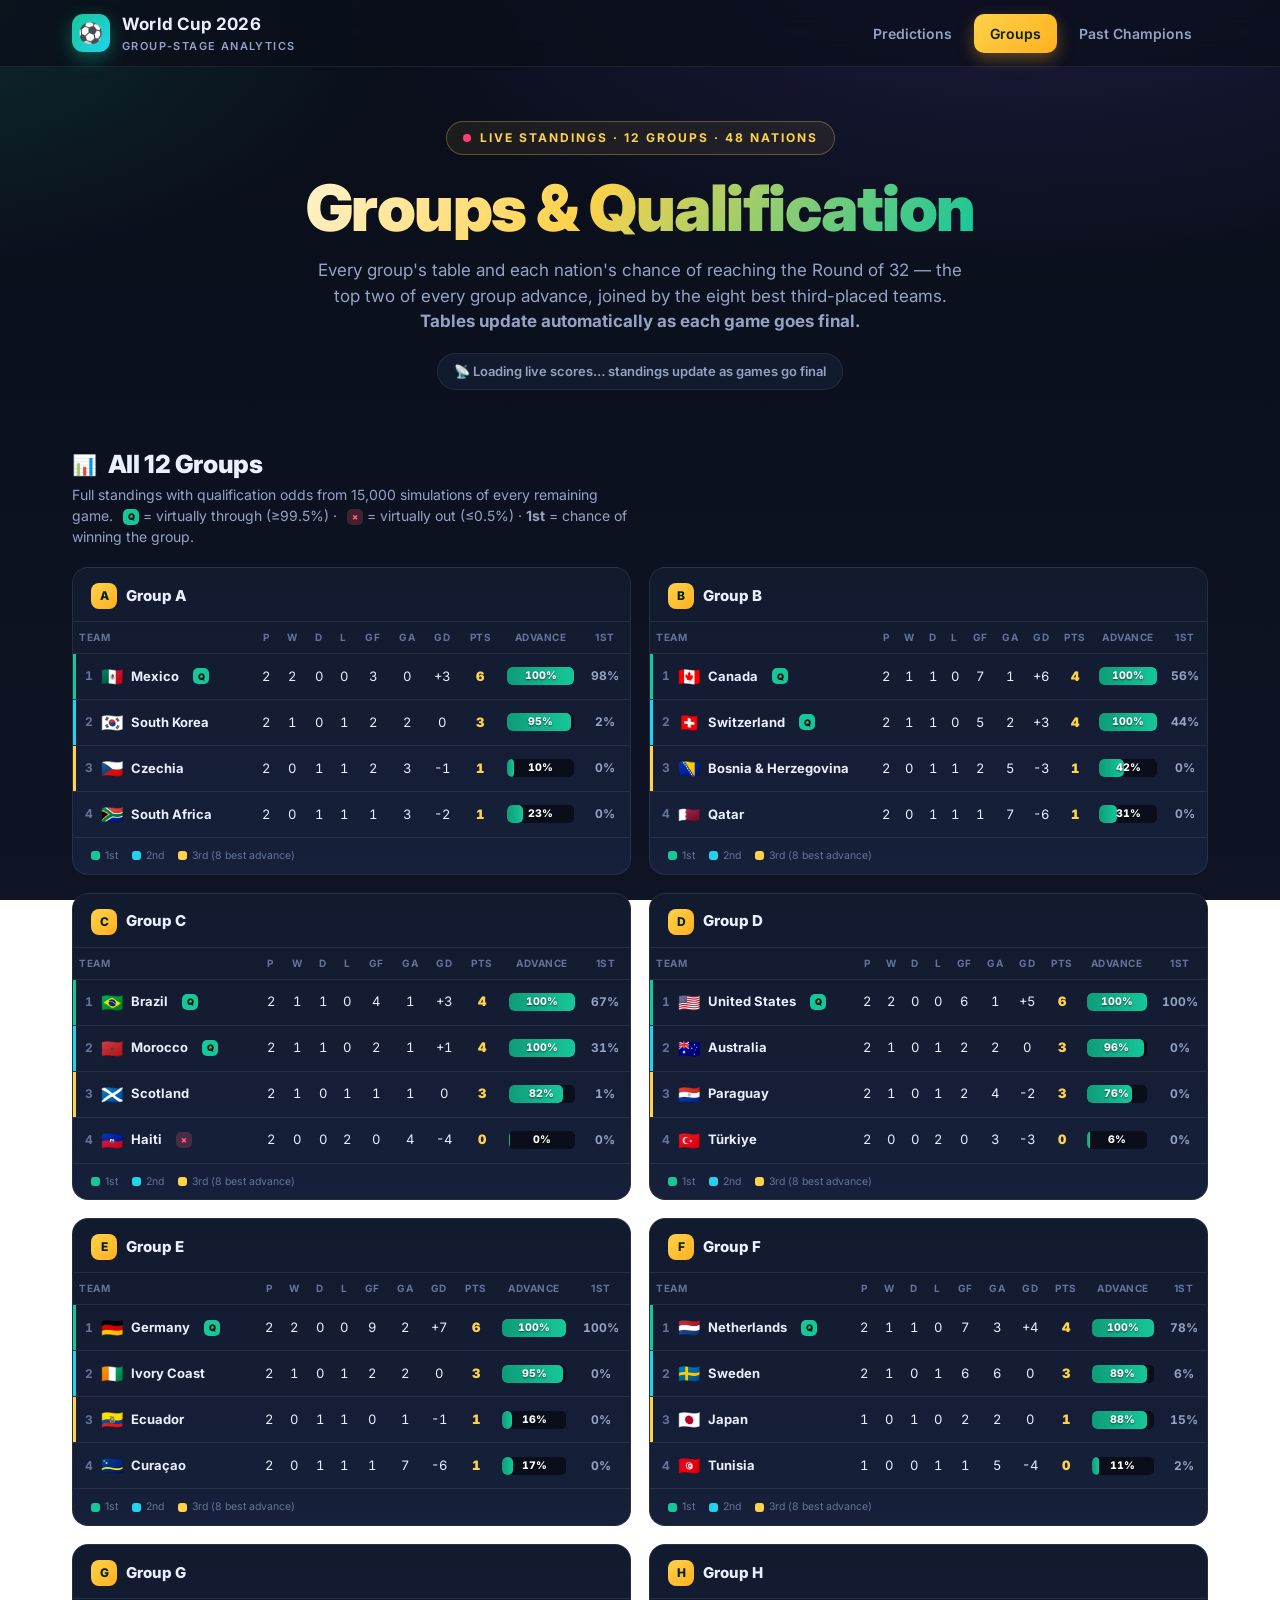
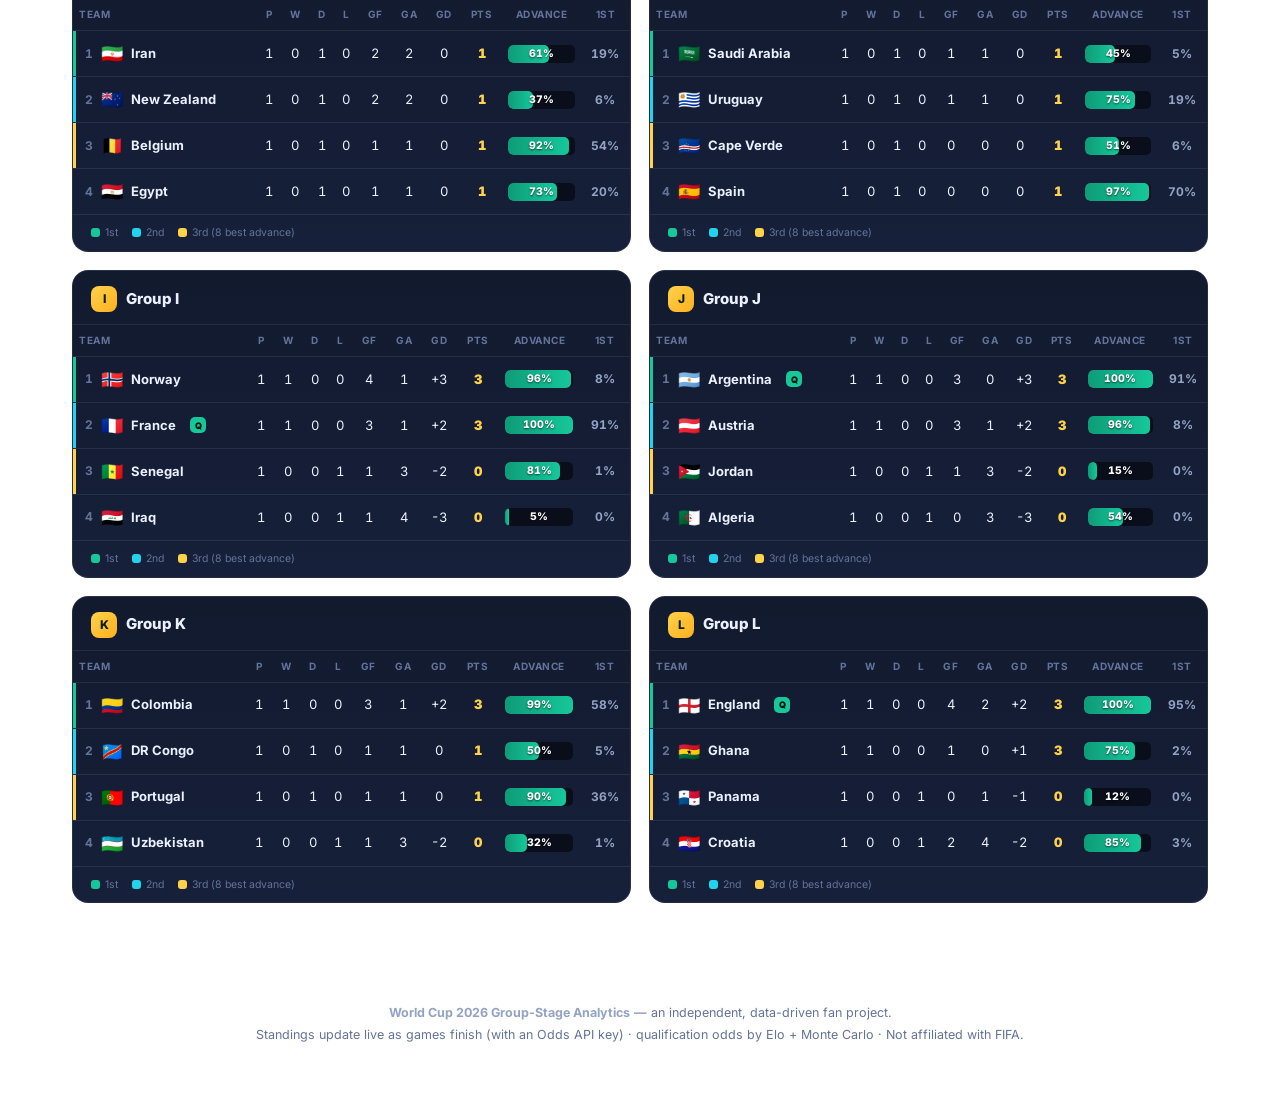
==== commit 7b62a7cd: "Remove standings/qualification section from Predictions (now on Groups page) - Drop the duplicated S" ====
--- a/groups.html
+++ b/groups.html
@@ -9,7 +9,7 @@
 <link rel="preconnect" href="https://fonts.gstatic.com" crossorigin>
 <link href="https://fonts.googleapis.com/css2?family=Inter:wght@400;600;700;800;900&display=swap" rel="stylesheet">
 <link rel="icon" href="data:image/svg+xml,<svg xmlns='http://www.w3.org/2000/svg' viewBox='0 0 100 100'><text y='.9em' font-size='90'>🏆</text></svg>">
-<link rel="stylesheet" href="css/styles.css?v=5">
+<link rel="stylesheet" href="css/styles.css?v=6">
 </head>
 <body>
 <div class="pitch-pattern"></div>
@@ -60,12 +60,12 @@
   </div>
 </footer>
 
-<script src="js/data.js?v=5"></script>
-<script src="js/model.js?v=5"></script>
-<script src="js/config.js?v=5"></script>
-<script src="js/odds-live.js?v=5"></script>
-<script src="js/espn-live.js?v=5"></script>
-<script src="js/standings.js?v=5"></script>
-<script src="js/groups-page.js?v=5"></script>
+<script src="js/data.js?v=6"></script>
+<script src="js/model.js?v=6"></script>
+<script src="js/config.js?v=6"></script>
+<script src="js/odds-live.js?v=6"></script>
+<script src="js/espn-live.js?v=6"></script>
+<script src="js/standings.js?v=6"></script>
+<script src="js/groups-page.js?v=6"></script>
 </body>
 </html>
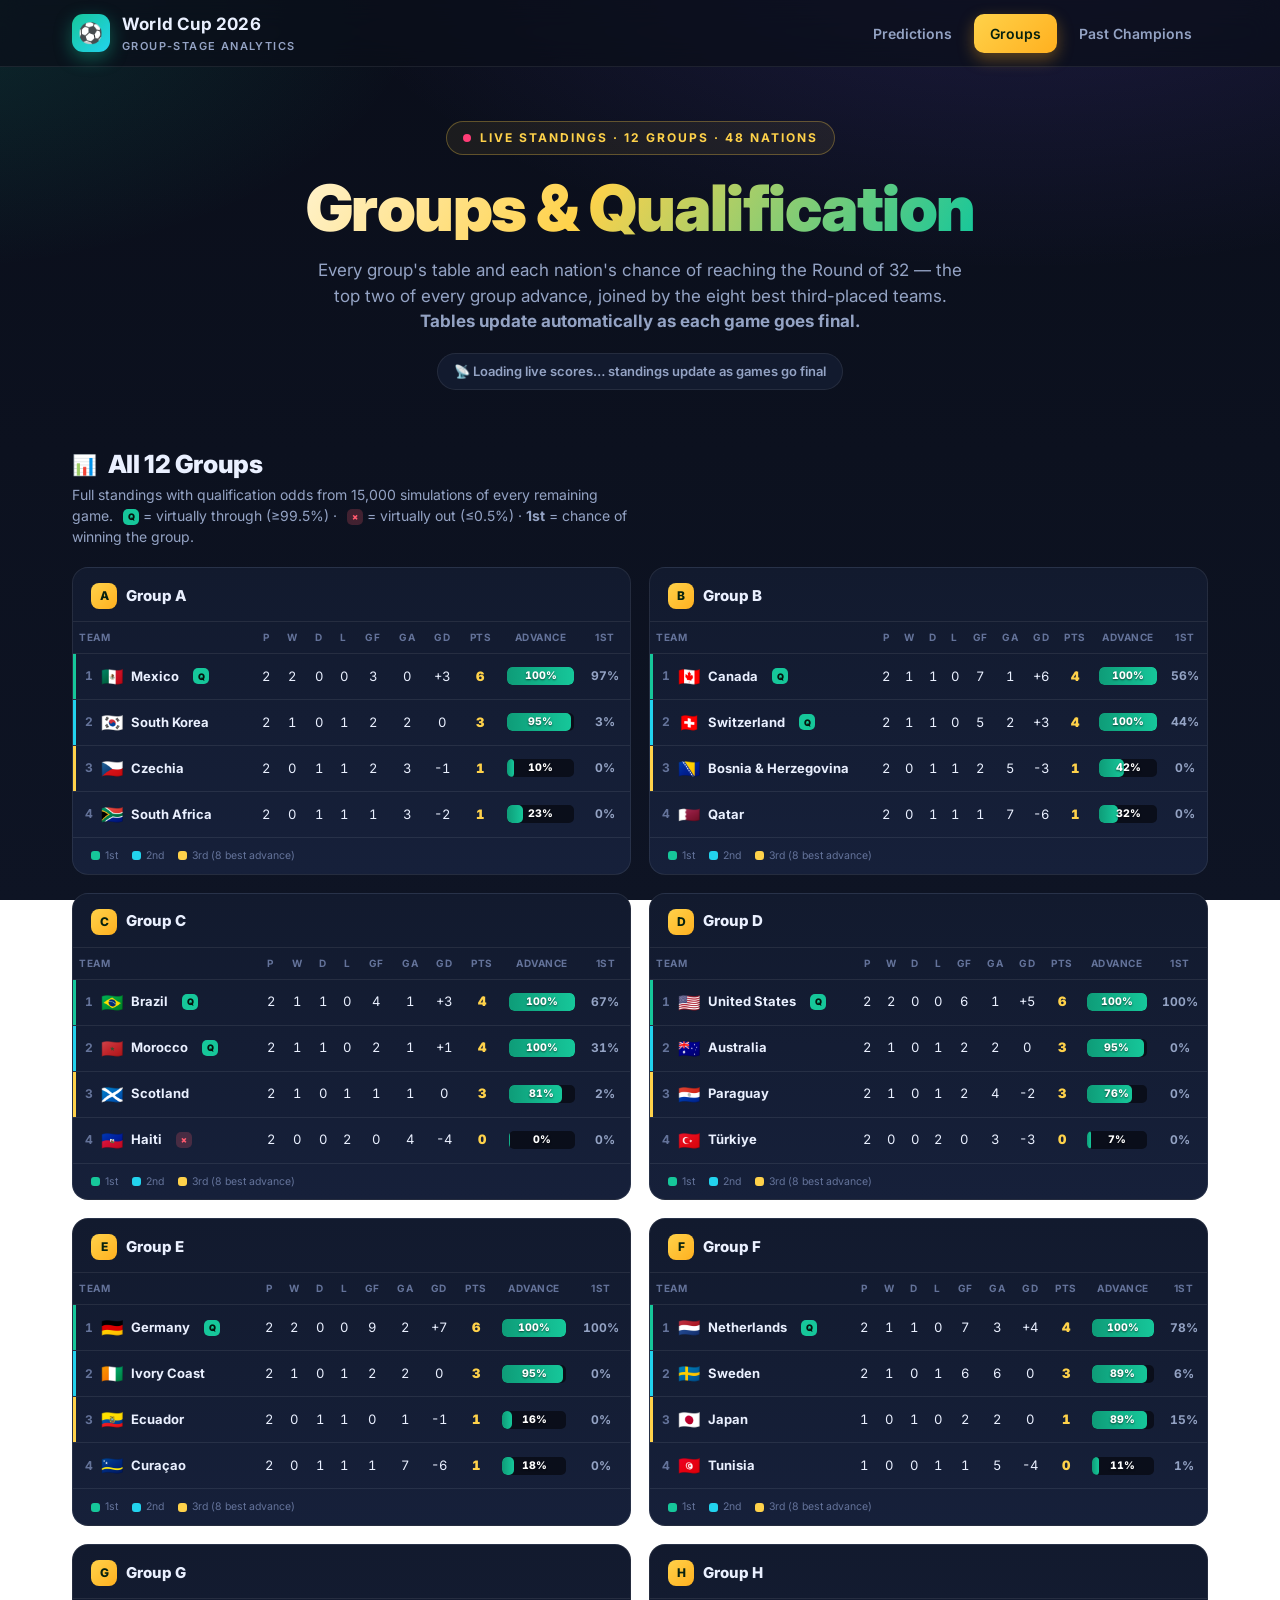
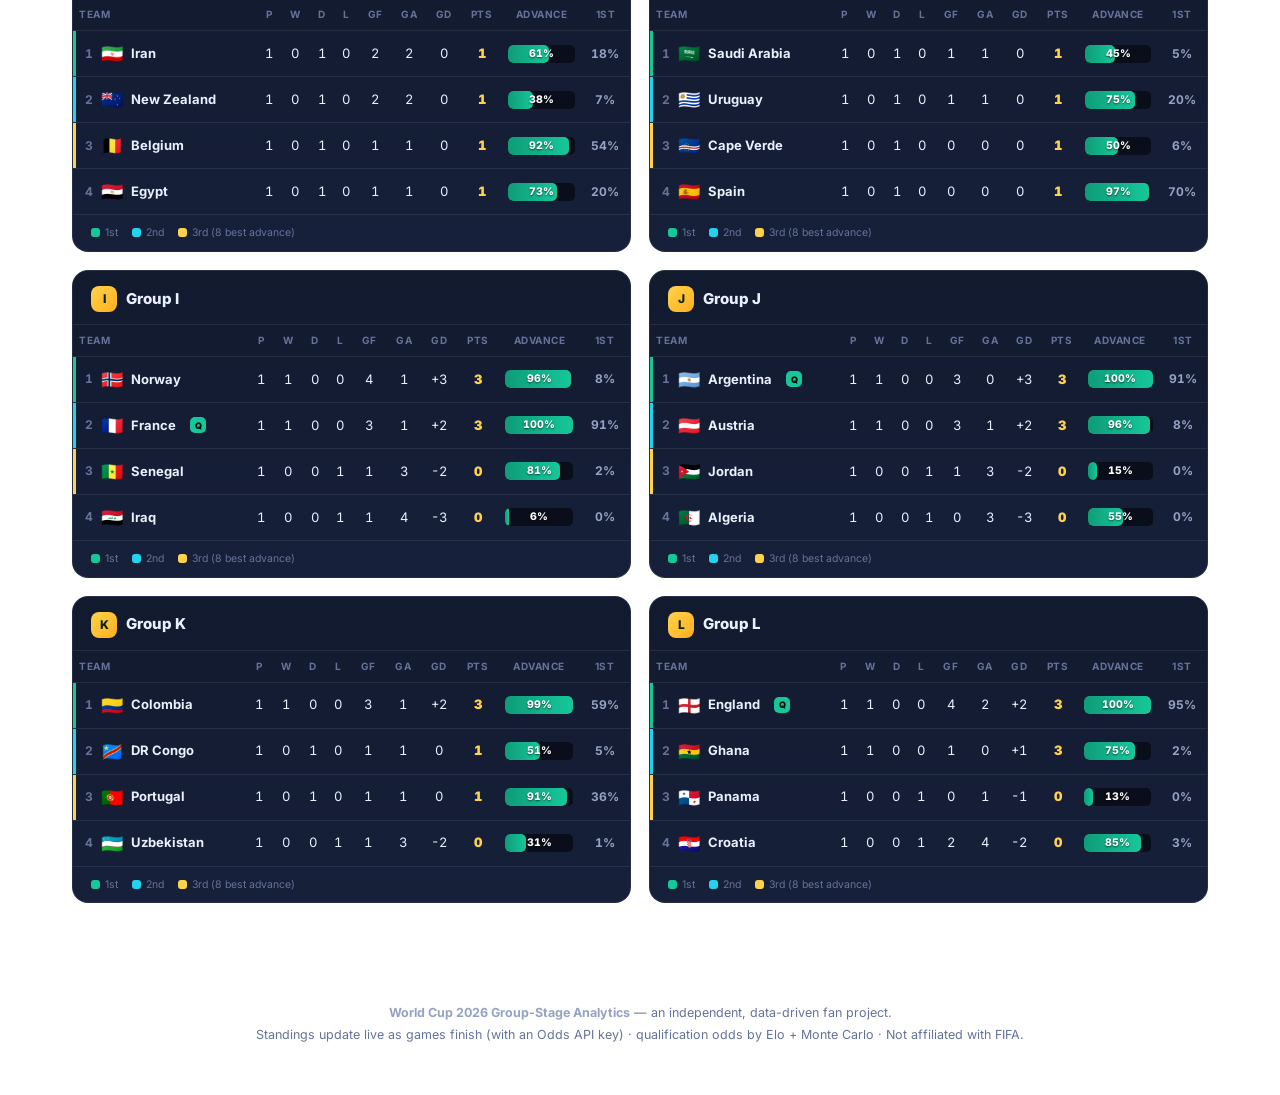
==== commit 584529e5: "Make 'Today' dynamic instead of hardcoded to Jun 20 - todayStr(): current match-day in US Eastern, r" ====
--- a/groups.html
+++ b/groups.html
@@ -9,7 +9,7 @@
 <link rel="preconnect" href="https://fonts.gstatic.com" crossorigin>
 <link href="https://fonts.googleapis.com/css2?family=Inter:wght@400;600;700;800;900&display=swap" rel="stylesheet">
 <link rel="icon" href="data:image/svg+xml,<svg xmlns='http://www.w3.org/2000/svg' viewBox='0 0 100 100'><text y='.9em' font-size='90'>🏆</text></svg>">
-<link rel="stylesheet" href="css/styles.css?v=6">
+<link rel="stylesheet" href="css/styles.css?v=7">
 </head>
 <body>
 <div class="pitch-pattern"></div>
@@ -60,12 +60,12 @@
   </div>
 </footer>
 
-<script src="js/data.js?v=6"></script>
-<script src="js/model.js?v=6"></script>
-<script src="js/config.js?v=6"></script>
-<script src="js/odds-live.js?v=6"></script>
-<script src="js/espn-live.js?v=6"></script>
-<script src="js/standings.js?v=6"></script>
-<script src="js/groups-page.js?v=6"></script>
+<script src="js/data.js?v=7"></script>
+<script src="js/model.js?v=7"></script>
+<script src="js/config.js?v=7"></script>
+<script src="js/odds-live.js?v=7"></script>
+<script src="js/espn-live.js?v=7"></script>
+<script src="js/standings.js?v=7"></script>
+<script src="js/groups-page.js?v=7"></script>
 </body>
 </html>
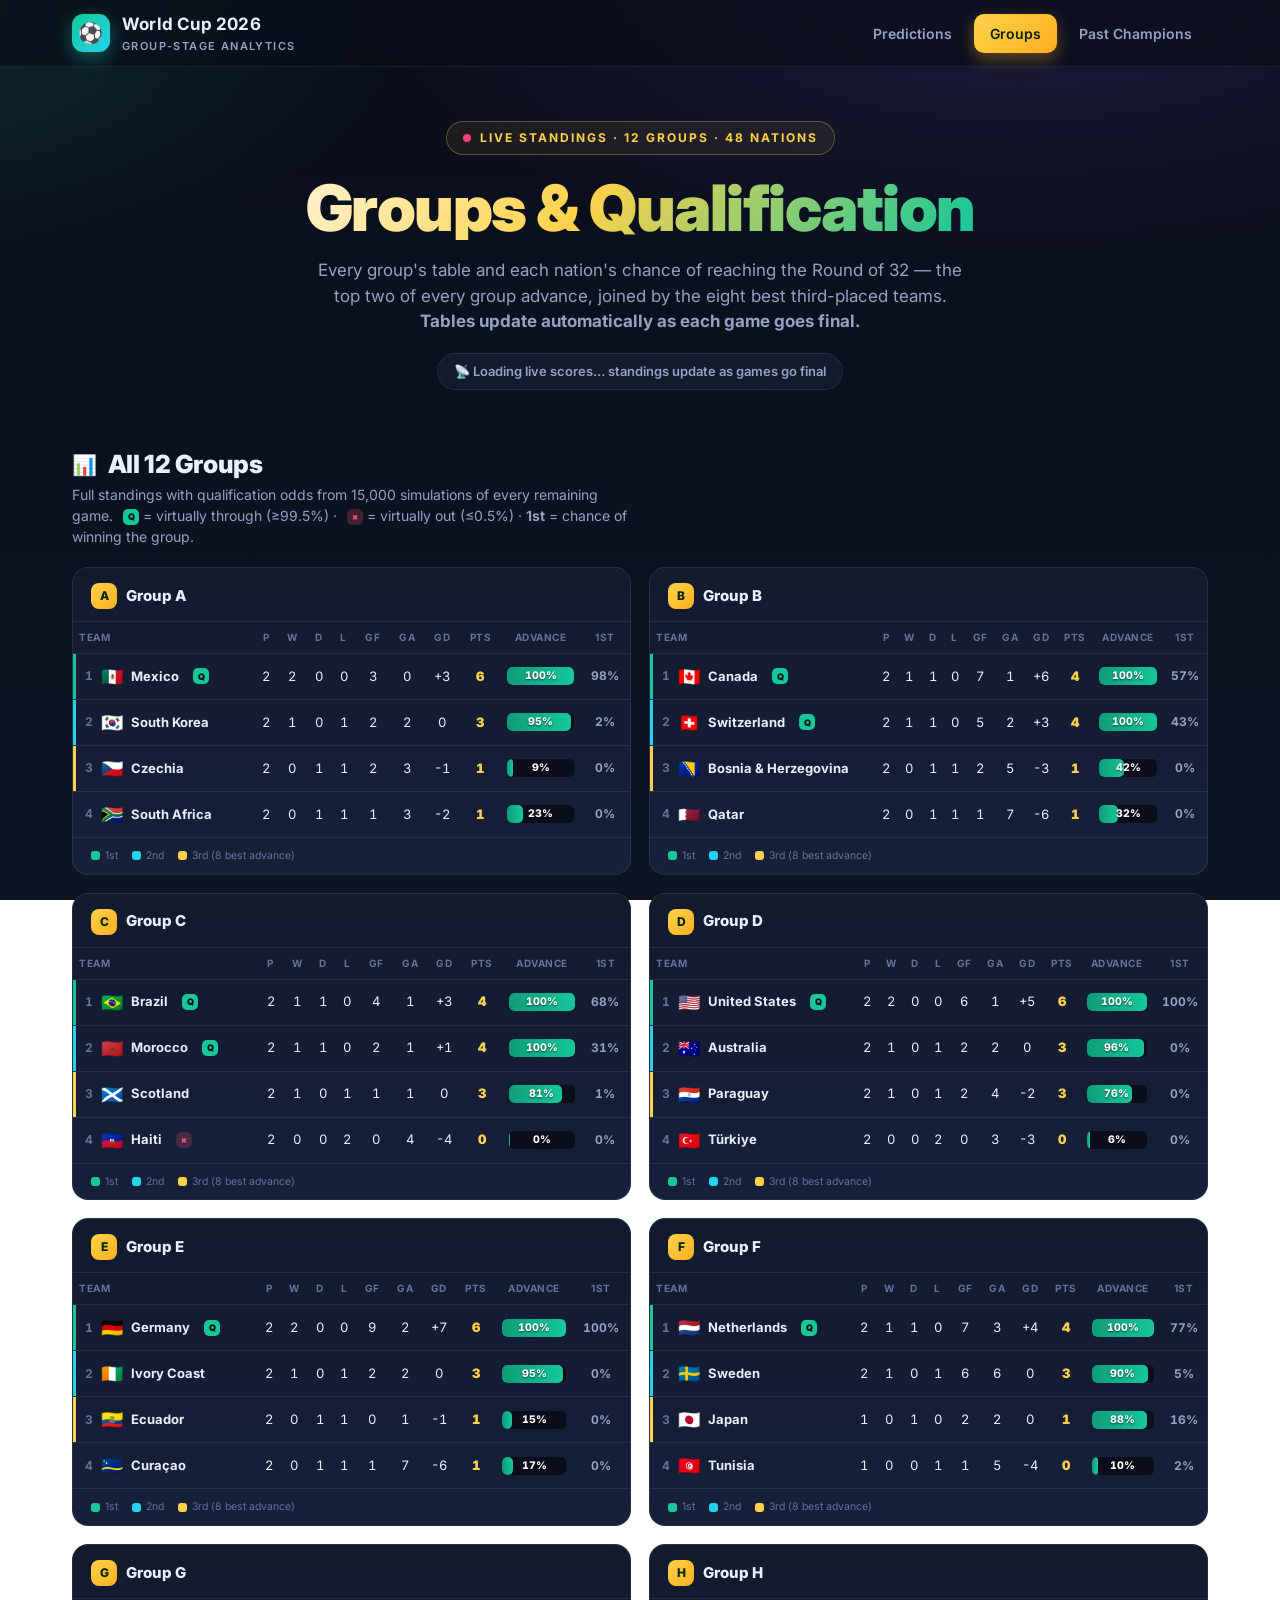
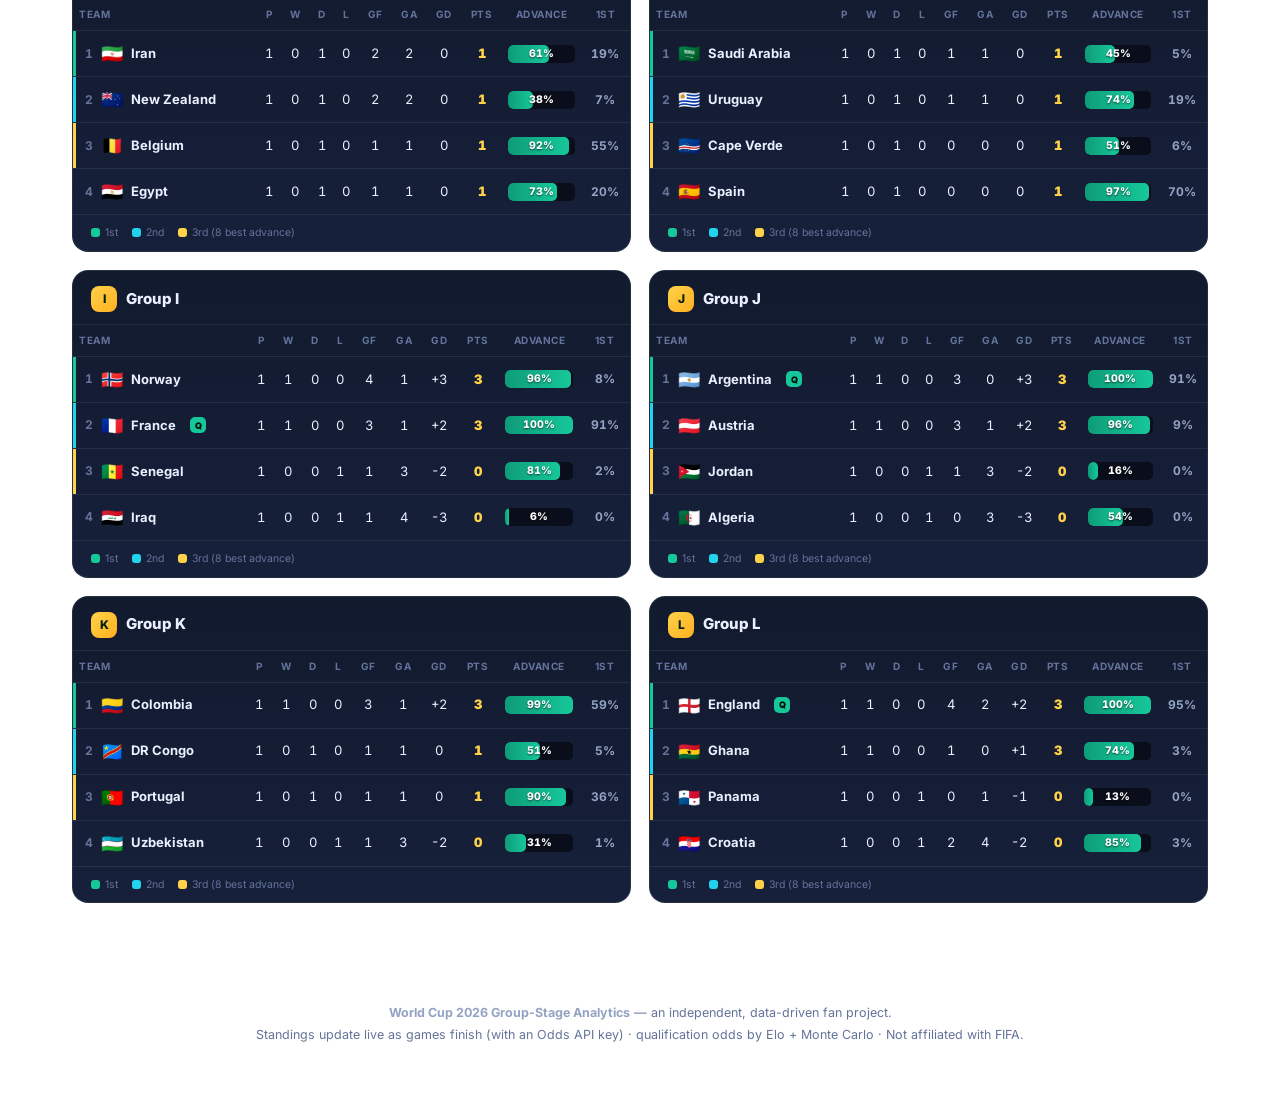
==== commit da54f7f2: "Fix stale standings: pull full group-stage date range from ESPN ESPN's default scoreboard is a rolli" ====
--- a/groups.html
+++ b/groups.html
@@ -9,7 +9,7 @@
 <link rel="preconnect" href="https://fonts.gstatic.com" crossorigin>
 <link href="https://fonts.googleapis.com/css2?family=Inter:wght@400;600;700;800;900&display=swap" rel="stylesheet">
 <link rel="icon" href="data:image/svg+xml,<svg xmlns='http://www.w3.org/2000/svg' viewBox='0 0 100 100'><text y='.9em' font-size='90'>🏆</text></svg>">
-<link rel="stylesheet" href="css/styles.css?v=7">
+<link rel="stylesheet" href="css/styles.css?v=8">
 </head>
 <body>
 <div class="pitch-pattern"></div>
@@ -60,12 +60,12 @@
   </div>
 </footer>
 
-<script src="js/data.js?v=7"></script>
-<script src="js/model.js?v=7"></script>
-<script src="js/config.js?v=7"></script>
-<script src="js/odds-live.js?v=7"></script>
-<script src="js/espn-live.js?v=7"></script>
-<script src="js/standings.js?v=7"></script>
-<script src="js/groups-page.js?v=7"></script>
+<script src="js/data.js?v=8"></script>
+<script src="js/model.js?v=8"></script>
+<script src="js/config.js?v=8"></script>
+<script src="js/odds-live.js?v=8"></script>
+<script src="js/espn-live.js?v=8"></script>
+<script src="js/standings.js?v=8"></script>
+<script src="js/groups-page.js?v=8"></script>
 </body>
 </html>
